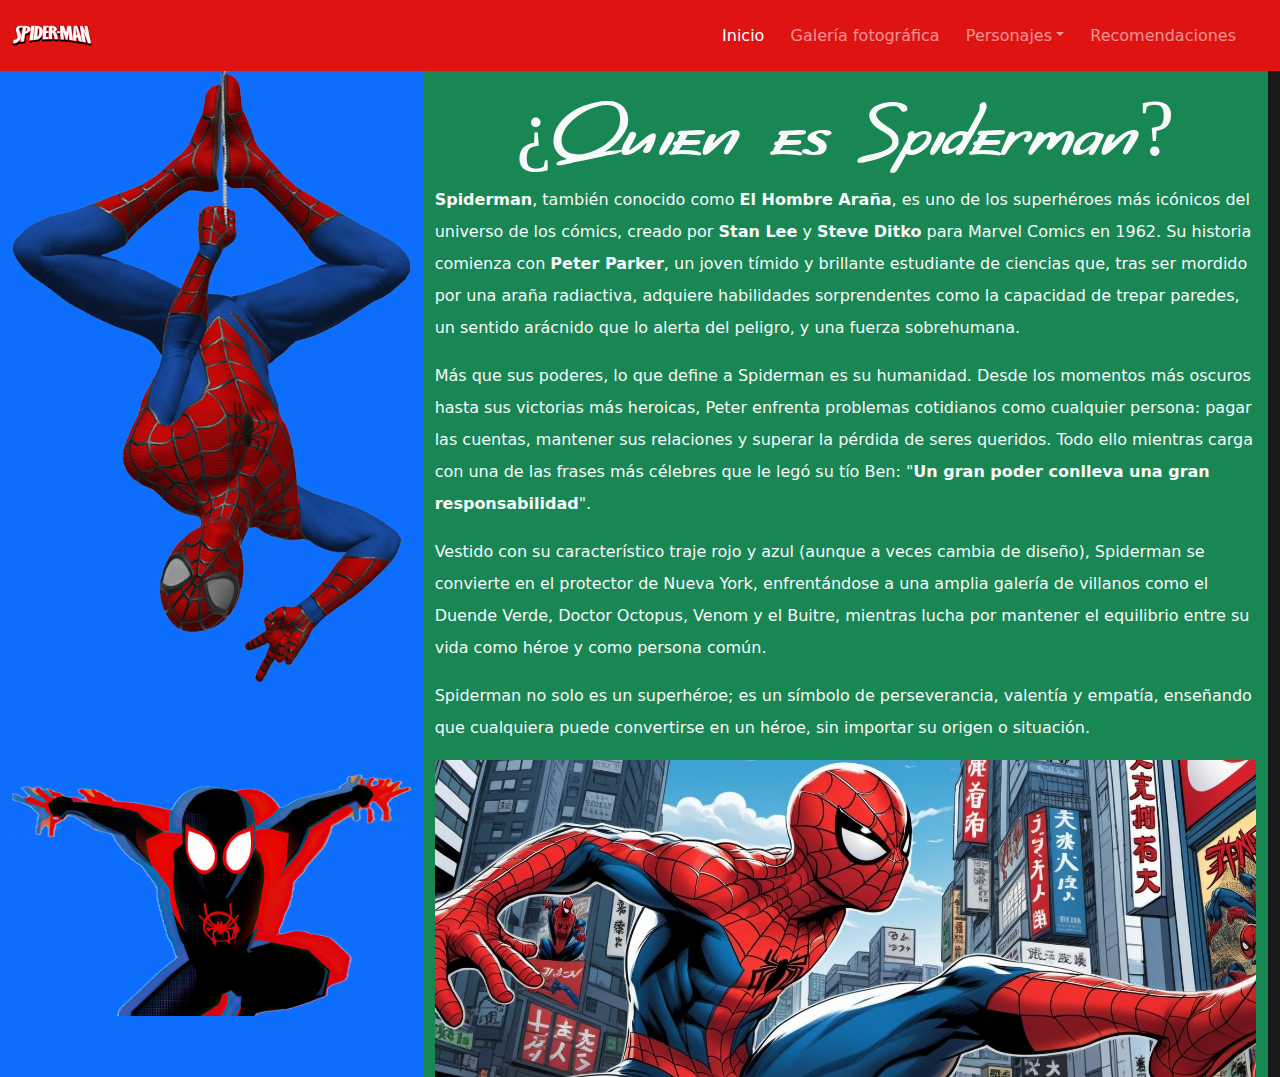
==== multimedia/index.html @ 04394790 "avances" ====
<!DOCTYPE html>
<html lang="en">
<head>
    <meta charset="UTF-8">
    <meta name="viewport" content="width=device-width, initial-scale=1.0">
    <title>Espaiderman</title>
    <link rel="stylesheet" href="https://cdn.jsdelivr.net/npm/bootstrap@5.3.3/dist/css/bootstrap.min.css">
    <link rel="stylesheet" href="./estail.css">
    <link rel="icon" type="image/x-icon" href="./assets/images/logo/flavicon.png">
    <link rel='stylesheet' href='https://cdn-uicons.flaticon.com/2.6.0/uicons-regular-rounded/css/uicons-regular-rounded.css'>
    <link rel='stylesheet' href='https://cdn-uicons.flaticon.com/2.6.0/uicons-regular-straight/css/uicons-regular-straight.css'>
</head>
<body>
    <nav class="navbar fixed-top navbar-expand-md barra navbar-dark">
        <div class="container-fluid">
            <!-- Logotipo -->
            <a class="navbar-brand" href="#">
                <img src="./assets/images/logo/navbar.png" alt="Logo" width="80">
            </a>
    
            <!-- Botón Toggler -->
            <button class="navbar-toggler" type="button" 
            data-bs-toggle="collapse" data-bs-target="#navbar_plegable">
                <span class="navbar-toggler-icon"></span>
            </button>
            
            <!-- Enlaces -->
            <div class="collapse navbar-collapse justify-content-end me-4" id="navbar_plegable">
                <ul class="navbar-nav">
                    <li class="nav-item">
                        <a class="nav-link active" href="./index.html"><i class="fi fi-rr-house-chimney"></i>&nbsp;&nbsp;Inicio</a>
                    </li>
                    <li class="nav-item">
                        <a class="nav-link" href="#"><i class="fi fi-rr-panorama"></i>&nbsp;&nbsp;Galería fotográfica</a>
                    </li>
                    <!-- Dropdown -->
                    <li class="nav-item dropdown">
                        <a class="nav-link dropdown-toggle" data-bs-toggle="dropdown" href="#" id="navbardrop"><i class="fi fi-rr-users-class"></i>&nbsp;&nbsp;Personajes</a>
                        <div class="dropdown-menu">
                            <a class="dropdown-item" href="#"><img width="25" src="https://img.icons8.com/ios/50/spiderman-new.png" alt="spiderman-new"/> Amigos de Peter Parker</a>
                            <a class="dropdown-item" href="#"><img width="25" src="./assets/icons/ggoblin.jpg" alt="green-goblin"> Villanos</a>
                        </div>
                    </li>
                    <li class="nav-item">
                        <a class="nav-link" href="#"><i class="fi fi-rs-introduction"></i>&nbsp;&nbsp;Recomendaciones</a>
                    </li>
                </ul>
            </div>       
        </div>
    </nav>
    <main>
        <div class="container-fluid d-flex row pe-0 mt-5 pt-3">
            <div class="col-12 col-md-4 bg-primary text-center ">
                <img width="500" src="./assets/images/index/3.png" alt="Spiderman" class="img-fluid">
                <img src="./assets/images/index/5.png" alt="Miles" class="img-fluid mt-5 d-none d-md-block d-xxl-none align-self-end">
            </div>
            <div class="col-12 col-md-8 text-light bg-success inter">
                <h1 class="titulo text-center mt-3">¿Quien es Spiderman?</h1>
                <p>
                    <strong>Spiderman</strong>, también conocido como <strong>El Hombre Araña</strong>, es uno de los superhéroes más icónicos del universo de los cómics, creado por <strong>Stan Lee</strong> y <strong>Steve Ditko</strong> para Marvel Comics en 1962. 
                    Su historia comienza con <strong>Peter Parker</strong>, un joven tímido y brillante estudiante de ciencias que, tras ser mordido por una araña radiactiva, 
                    adquiere habilidades sorprendentes como la capacidad de trepar paredes, un sentido arácnido que lo alerta del peligro, y una fuerza sobrehumana.
                </p>
                <p>
                    Más que sus poderes, lo que define a Spiderman es su humanidad. Desde los momentos más oscuros hasta sus victorias más heroicas, Peter enfrenta problemas cotidianos como cualquier persona: 
                    pagar las cuentas, mantener sus relaciones y superar la pérdida de seres queridos. Todo ello mientras carga con una de las frases más célebres que le legó su tío Ben: "<strong>Un gran poder conlleva una gran responsabilidad</strong>".
                </p>
                <p>
                    Vestido con su característico traje rojo y azul (aunque a veces cambia de diseño), Spiderman se convierte en el protector de Nueva York, enfrentándose a una amplia galería de villanos como 
                    el Duende Verde, Doctor Octopus, Venom y el Buitre, mientras lucha por mantener el equilibrio entre su vida como héroe y como persona común.
                </p>
                <p>Spiderman no solo es un superhéroe; es un símbolo de perseverancia, valentía y empatía, enseñando que cualquiera puede convertirse en un héroe, sin importar su origen o situación.</p>
                <img class="img-fluid justify-content-center d-none d-lg-block" src="./assets/images/index/2.jpg" alt="">
                <!-- <video src="./assets/videos/01.mp4" height="300" controls></video> -->
            </div>
        </div>
    </main>
    <script src="https://cdn.jsdelivr.net/npm/bootstrap@5.3.3/dist/js/bootstrap.bundle.min.js"></script>
</body>
</html>
---- multimedia/estail.css ----
@font-face {
    font-family: 'FuenteSpider';
    src: url('./assets/fonts/2.ttf') format('truetype');
}

body {
    /* font-family: 'FuenteSpider'; */
    background-color: #1a1a1a;
}

.barra {
    background-color: #e01313;
}

.titulo {
    font-family: 'FuenteSpider';
    font-size: 5em;
}

.inter {
    line-height: 2;
}
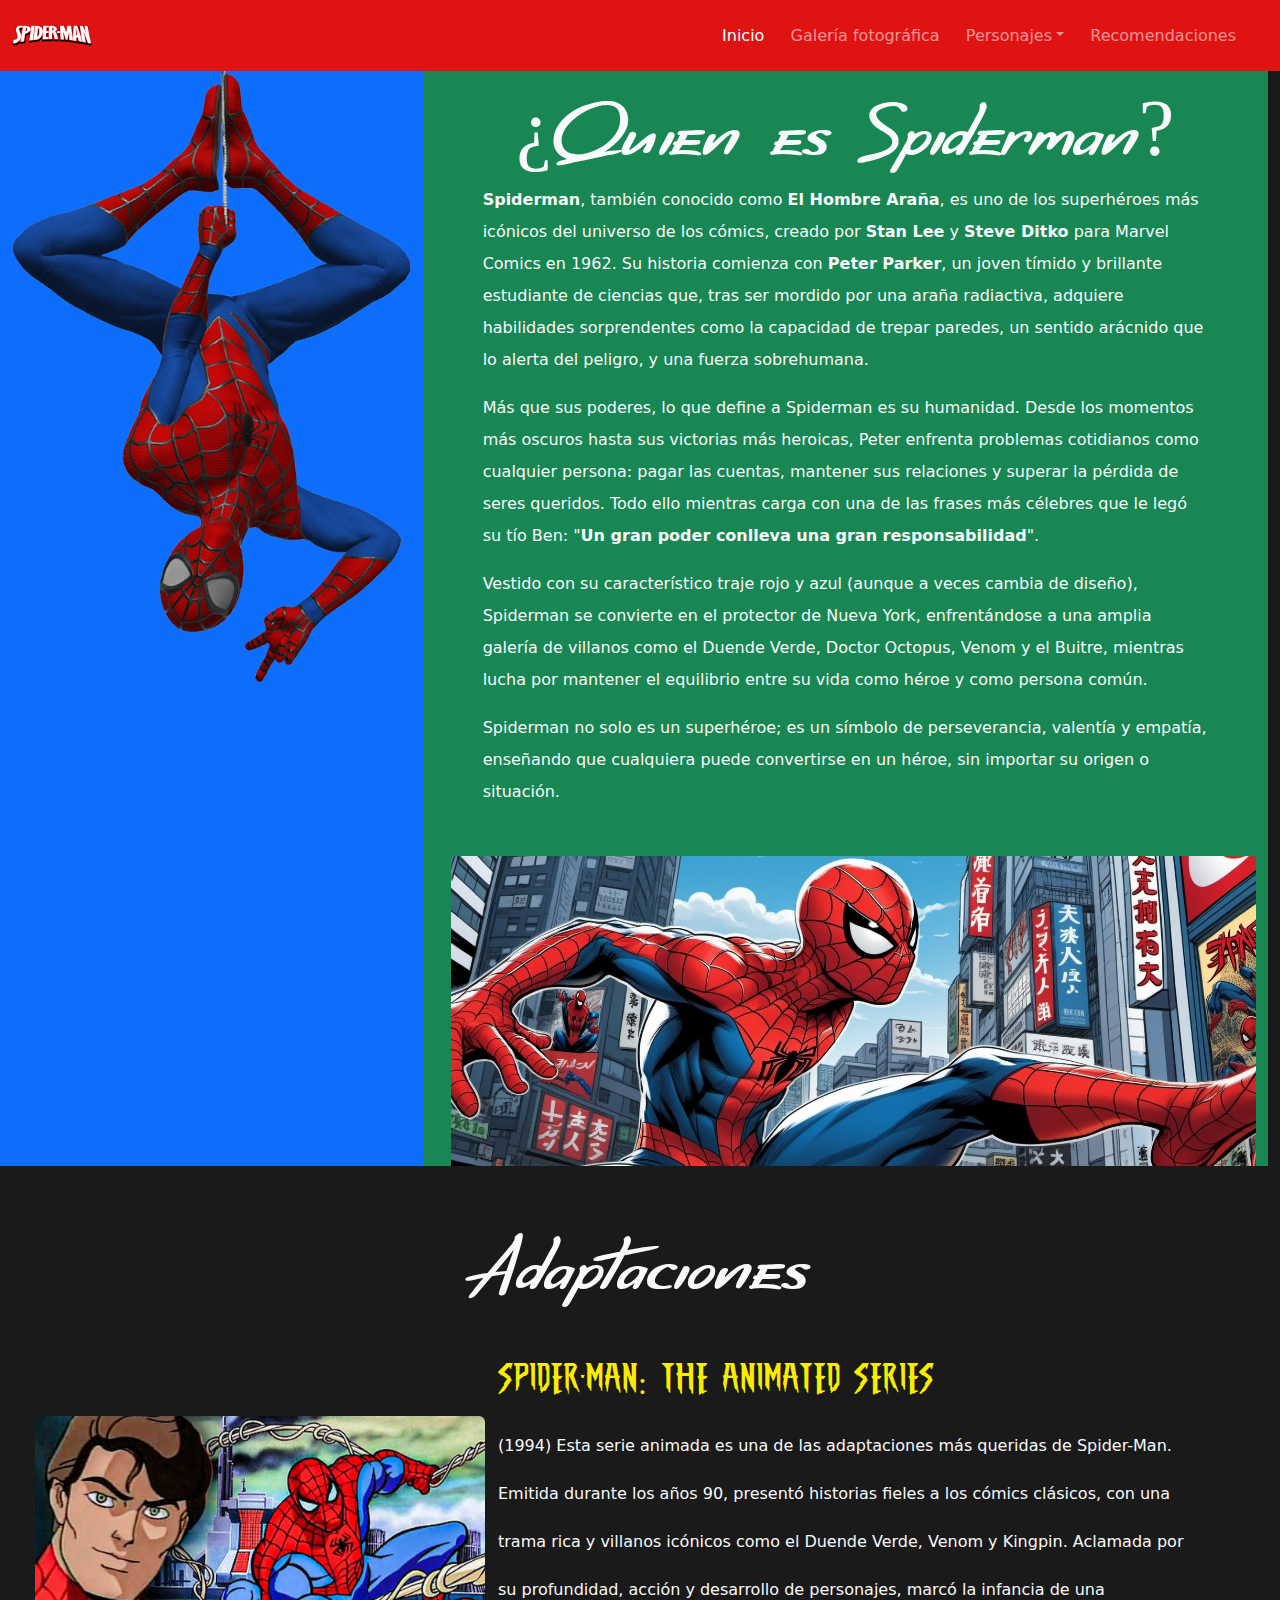
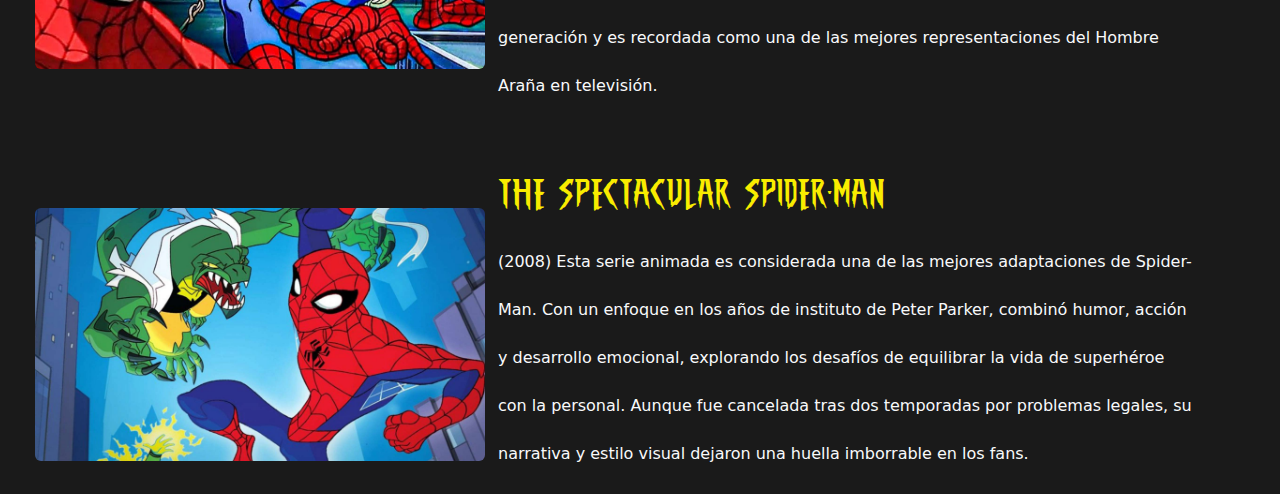
==== commit a69e4165: "adaptaciones redy formato" ====
--- a/multimedia/index.html
+++ b/multimedia/index.html
@@ -38,7 +38,7 @@
                         <a class="nav-link dropdown-toggle" data-bs-toggle="dropdown" href="#" id="navbardrop"><i class="fi fi-rr-users-class"></i>&nbsp;&nbsp;Personajes</a>
                         <div class="dropdown-menu">
                             <a class="dropdown-item" href="#"><img width="25" src="https://img.icons8.com/ios/50/spiderman-new.png" alt="spiderman-new"/> Amigos de Peter Parker</a>
-                            <a class="dropdown-item" href="#"><img width="25" src="./assets/icons/ggoblin.jpg" alt="green-goblin"> Villanos</a>
+                            <a class="dropdown-item" href="#"><img width="25" src="./assets/icons/ggoblin.png" alt="green-goblin"> Villanos</a>
                         </div>
                     </li>
                     <li class="nav-item">
@@ -52,26 +52,48 @@
         <div class="container-fluid d-flex row pe-0 mt-5 pt-3">
             <div class="col-12 col-md-4 bg-primary text-center ">
                 <img width="500" src="./assets/images/index/3.png" alt="Spiderman" class="img-fluid">
-                <img src="./assets/images/index/5.png" alt="Miles" class="img-fluid mt-5 d-none d-md-block d-xxl-none align-self-end">
+                <img src="./assets/images/index/2.png" alt="Miles" class="img-fluid mt-5 d-none d-md-block d-xl-none">
             </div>
-            <div class="col-12 col-md-8 text-light bg-success inter">
+            <div class="col-12 col-md-8 text-light bg-success inter2">
                 <h1 class="titulo text-center mt-3">¿Quien es Spiderman?</h1>
-                <p>
+                <p class="ps-5 pe-5">
                     <strong>Spiderman</strong>, también conocido como <strong>El Hombre Araña</strong>, es uno de los superhéroes más icónicos del universo de los cómics, creado por <strong>Stan Lee</strong> y <strong>Steve Ditko</strong> para Marvel Comics en 1962. 
                     Su historia comienza con <strong>Peter Parker</strong>, un joven tímido y brillante estudiante de ciencias que, tras ser mordido por una araña radiactiva, 
                     adquiere habilidades sorprendentes como la capacidad de trepar paredes, un sentido arácnido que lo alerta del peligro, y una fuerza sobrehumana.
                 </p>
-                <p>
+                <p class="ps-5 pe-5">
                     Más que sus poderes, lo que define a Spiderman es su humanidad. Desde los momentos más oscuros hasta sus victorias más heroicas, Peter enfrenta problemas cotidianos como cualquier persona: 
                     pagar las cuentas, mantener sus relaciones y superar la pérdida de seres queridos. Todo ello mientras carga con una de las frases más célebres que le legó su tío Ben: "<strong>Un gran poder conlleva una gran responsabilidad</strong>".
                 </p>
-                <p>
+                <p class="ps-5 pe-5">
                     Vestido con su característico traje rojo y azul (aunque a veces cambia de diseño), Spiderman se convierte en el protector de Nueva York, enfrentándose a una amplia galería de villanos como 
                     el Duende Verde, Doctor Octopus, Venom y el Buitre, mientras lucha por mantener el equilibrio entre su vida como héroe y como persona común.
                 </p>
-                <p>Spiderman no solo es un superhéroe; es un símbolo de perseverancia, valentía y empatía, enseñando que cualquiera puede convertirse en un héroe, sin importar su origen o situación.</p>
-                <img class="img-fluid justify-content-center d-none d-lg-block" src="./assets/images/index/2.jpg" alt="">
-                <!-- <video src="./assets/videos/01.mp4" height="300" controls></video> -->
+                <p class="ps-5 pe-5">Spiderman no solo es un superhéroe; es un símbolo de perseverancia, valentía y empatía, enseñando que cualquiera puede convertirse en un héroe, sin importar su origen o situación.</p>
+                <img class="img-fluid text d-none d-lg-block mt-5 ps-3" src="./assets/images/index/2.jpg" alt="">
+            </div>
+        </div>
+        <div class="container text-light">
+            <h1 class="titulo text-center m-5">Adaptaciones</h1>
+            <div class="row">
+                <div class="col-4 d-flex justify-content-center align-items-center">
+                    <img src="./assets/images/index/serie1.jpg" alt="Spider-Man: The Animated Series" class="rounded" width="450">
+                </div>
+                <div class="col-8 ps-5">
+                    <p class="adaptaciones-titulo">SPIDER-MAN: THE ANIMATED SERIES</p>
+                    <p class="interlineado">(1994) Esta serie animada es una de las adaptaciones más queridas de Spider-Man. Emitida durante los años 90, presentó historias fieles a los cómics clásicos, con una trama rica y villanos icónicos como el Duende Verde, Venom y Kingpin. 
+                    Aclamada por su profundidad, acción y desarrollo de personajes, marcó la infancia de una generación y es recordada como una de las mejores representaciones del Hombre Araña en televisión.</p>
+                </div>
+            </div>
+            <div class="row mt-5">
+                <div class="col-4 d-flex justify-content-center align-items-center">
+                    <img src="./assets/images/index/serie2.jpg" alt="Spider-Man: The Animated Series" class="rounded" width="450">
+                </div>
+                <div class="col-8 ps-5">
+                    <p class="adaptaciones-titulo">THE SPECTACULAR SPIDER-MAN</p>
+                    <p class="interlineado">(2008) Esta serie animada es considerada una de las mejores adaptaciones de Spider-Man. Con un enfoque en los años de instituto de Peter Parker, combinó humor, acción y desarrollo emocional, explorando 
+                    los desafíos de equilibrar la vida de superhéroe con la personal. Aunque fue cancelada tras dos temporadas por problemas legales, su narrativa y estilo visual dejaron una huella imborrable en los fans.</p>
+                </div>
             </div>
         </div>
     </main>
--- a/multimedia/estail.css
+++ b/multimedia/estail.css
@@ -3,8 +3,12 @@
     src: url('./assets/fonts/2.ttf') format('truetype');
 }
 
+@font-face {
+    font-family: 'FuenteSpider2';
+    src: url('./assets/fonts/1.ttf') format('truetype');
+}
+
 body {
-    /* font-family: 'FuenteSpider'; */
     background-color: #1a1a1a;
 }
 
@@ -17,6 +21,16 @@
     font-size: 5em;
 }
 
-.inter {
+.adaptaciones-titulo {
+    font-family: 'FuenteSpider2';
+    font-size: 2em;
+    color: #f9ec00;
+}
+
+.interlineado {
+    line-height: 3;
+}
+
+.inter2 {
     line-height: 2;
 }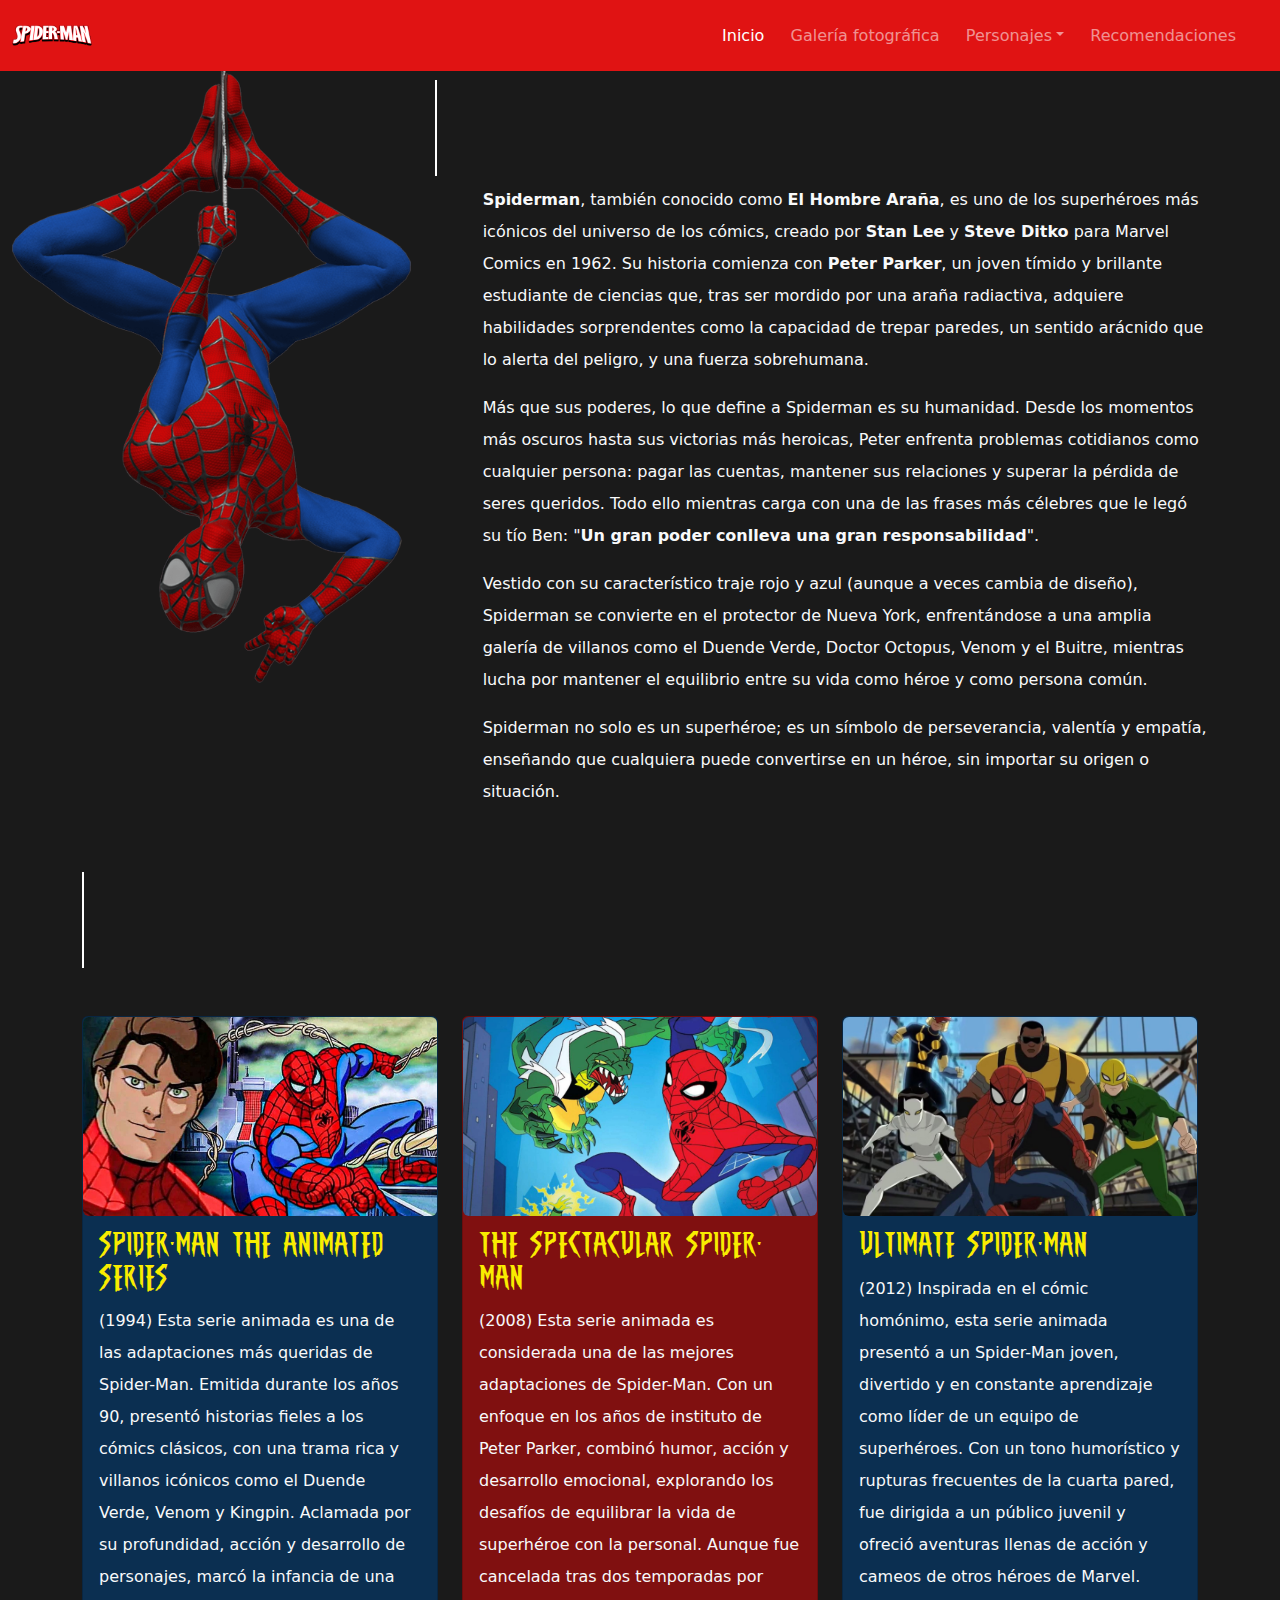
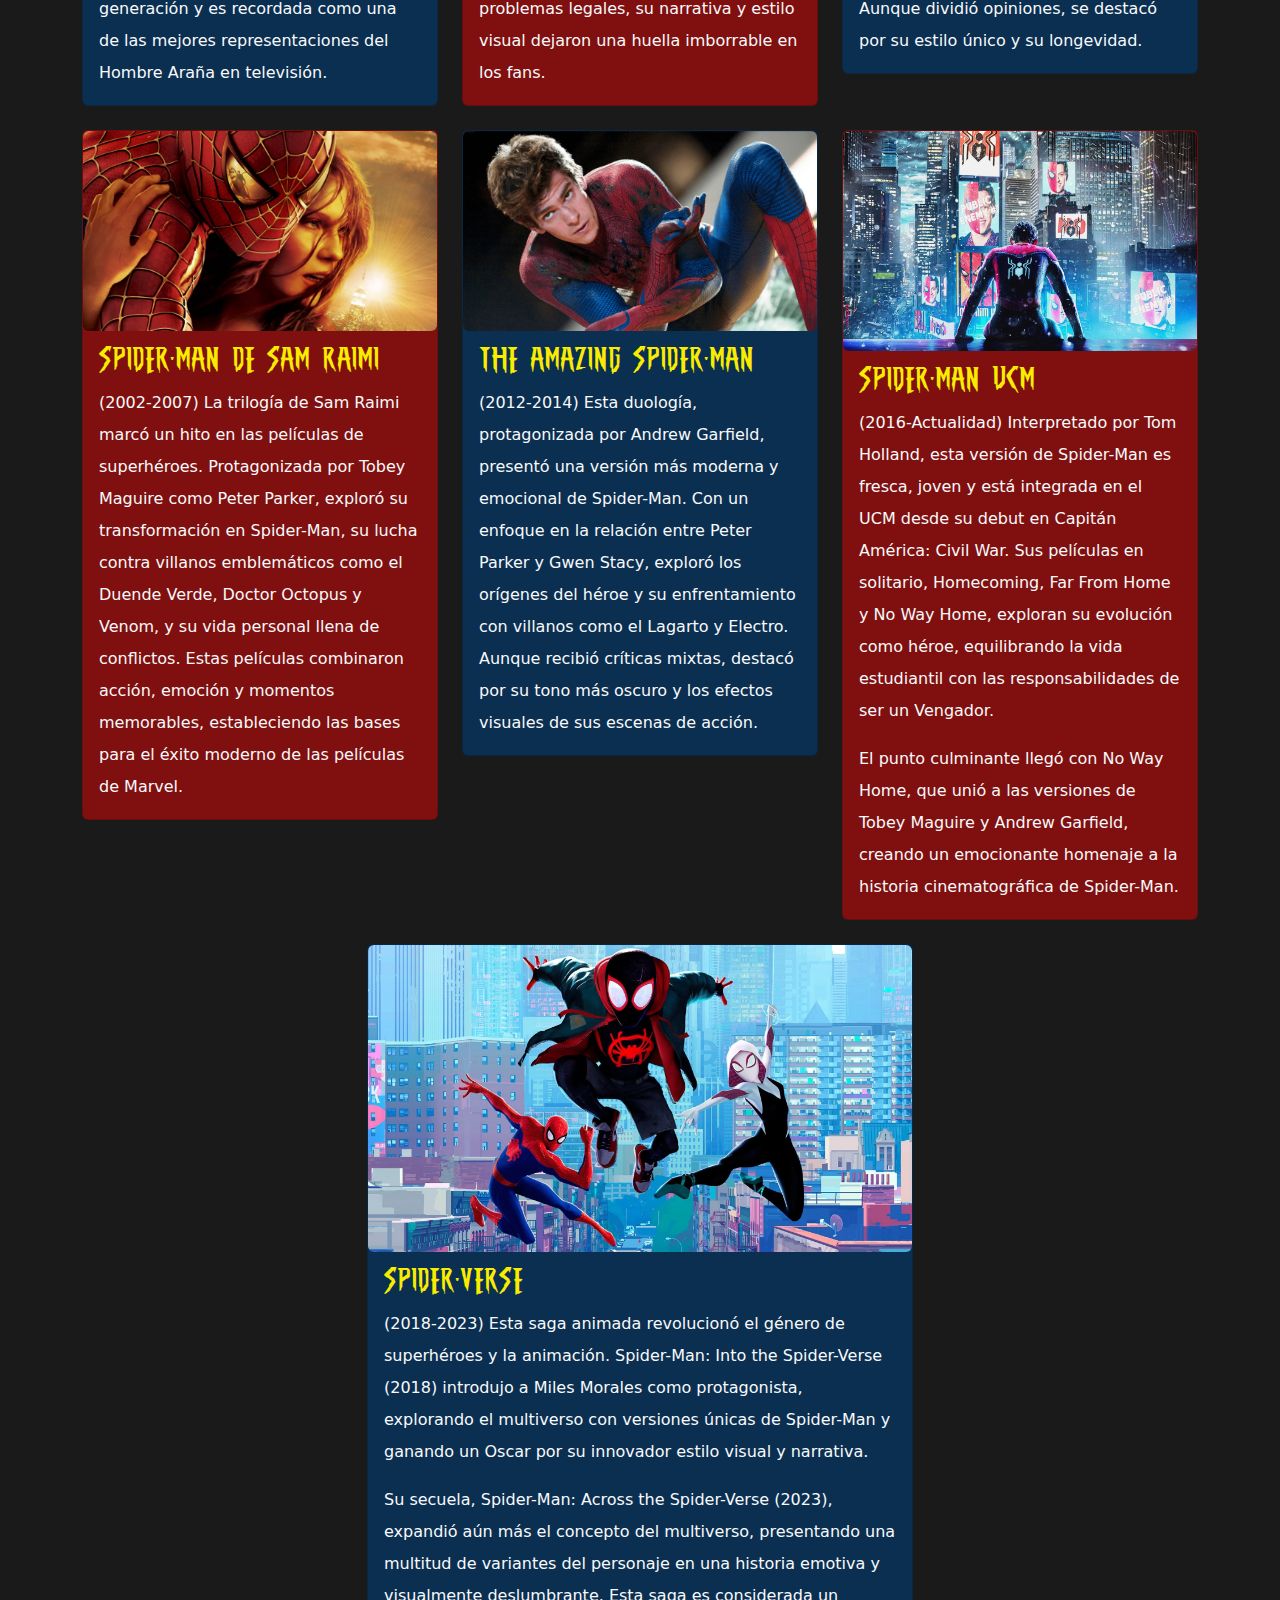
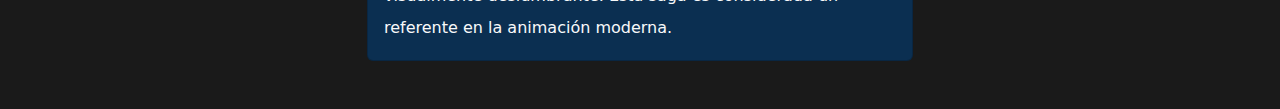
==== commit 8c233e30: "index cuasyredy" ====
--- a/multimedia/index.html
+++ b/multimedia/index.html
@@ -50,11 +50,11 @@
     </nav>
     <main>
         <div class="container-fluid d-flex row pe-0 mt-5 pt-3">
-            <div class="col-12 col-md-4 bg-primary text-center ">
+            <div class="col-12 col-md-4 text-center ">
                 <img width="500" src="./assets/images/index/3.png" alt="Spiderman" class="img-fluid">
-                <img src="./assets/images/index/2.png" alt="Miles" class="img-fluid mt-5 d-none d-md-block d-xl-none">
+                <img src="./assets/images/index/2.png" alt="Miles" class="img-fluid mt-5 d-none d-md-block d-lg-none">
             </div>
-            <div class="col-12 col-md-8 text-light bg-success inter2">
+            <div class="col-12 col-md-8 text-light inter2">
                 <h1 class="titulo text-center mt-3">¿Quien es Spiderman?</h1>
                 <p class="ps-5 pe-5">
                     <strong>Spiderman</strong>, también conocido como <strong>El Hombre Araña</strong>, es uno de los superhéroes más icónicos del universo de los cómics, creado por <strong>Stan Lee</strong> y <strong>Steve Ditko</strong> para Marvel Comics en 1962. 
@@ -70,29 +70,98 @@
                     el Duende Verde, Doctor Octopus, Venom y el Buitre, mientras lucha por mantener el equilibrio entre su vida como héroe y como persona común.
                 </p>
                 <p class="ps-5 pe-5">Spiderman no solo es un superhéroe; es un símbolo de perseverancia, valentía y empatía, enseñando que cualquiera puede convertirse en un héroe, sin importar su origen o situación.</p>
-                <img class="img-fluid text d-none d-lg-block mt-5 ps-3" src="./assets/images/index/2.jpg" alt="">
+                <!-- <img class="img-fluid text d-none d-lg-block d-xl-none mt-5 ps-3 rounded" src="./assets/images/index/7.jpeg" alt=""> -->
             </div>
         </div>
-        <div class="container text-light">
-            <h1 class="titulo text-center m-5">Adaptaciones</h1>
-            <div class="row">
-                <div class="col-4 d-flex justify-content-center align-items-center">
-                    <img src="./assets/images/index/serie1.jpg" alt="Spider-Man: The Animated Series" class="rounded" width="450">
+        <div class="container py-5 text-light">
+            <h1 class="text-center mb-5 titulo">Adaptaciones</h1>
+            <div class="row g-4 justify-content-center">
+                <!-- Tarjeta 1 -->
+                <div class="col-12 col-md-6 col-lg-4">
+                    <div class="card bgcards1 text-light">
+                        <img src="./assets/images/index/serie1.jpg" class="card-img-top rounded" alt="Spider-Man: The Animated Series">
+                        <div class="card-body">
+                            <h5 class="card-title adaptaciones-titulo">SPIDER-MAN THE ANIMATED SERIES</h5>
+                            <p class="card-text inter2">(1994) Esta serie animada es una de las adaptaciones más queridas de Spider-Man. Emitida durante los años 90, presentó historias 
+                            fieles a los cómics clásicos, con una trama rica y villanos icónicos como el Duende Verde, Venom y Kingpin. Aclamada por su profundidad, acción y desarrollo 
+                            de personajes, marcó la infancia de una generación y es recordada como una de las mejores representaciones del Hombre Araña en televisión.</p>
+                        </div>
+                    </div>
                 </div>
-                <div class="col-8 ps-5">
-                    <p class="adaptaciones-titulo">SPIDER-MAN: THE ANIMATED SERIES</p>
-                    <p class="interlineado">(1994) Esta serie animada es una de las adaptaciones más queridas de Spider-Man. Emitida durante los años 90, presentó historias fieles a los cómics clásicos, con una trama rica y villanos icónicos como el Duende Verde, Venom y Kingpin. 
-                    Aclamada por su profundidad, acción y desarrollo de personajes, marcó la infancia de una generación y es recordada como una de las mejores representaciones del Hombre Araña en televisión.</p>
+                <!-- Tarjeta 2 -->
+                <div class="col-12 col-md-6 col-lg-4">
+                    <div class="card bgcards2 text-light">
+                        <img src="./assets/images/index/serie2.jpg" class="card-img-top rounded" alt="The Spectacular Spider-Man">
+                        <div class="card-body">
+                            <h5 class="card-title adaptaciones-titulo">THE SPECTACULAR SPIDER-MAN</h5>
+                            <p class="card-text inter2">(2008) Esta serie animada es considerada una de las mejores adaptaciones de Spider-Man. Con un enfoque en los años de instituto 
+                            de Peter Parker, combinó humor, acción y desarrollo emocional, explorando los desafíos de equilibrar la vida de superhéroe con la personal. 
+                            Aunque fue cancelada tras dos temporadas por problemas legales, su narrativa y estilo visual dejaron una huella imborrable en los fans.</p>
+                        </div>
+                    </div>
                 </div>
-            </div>
-            <div class="row mt-5">
-                <div class="col-4 d-flex justify-content-center align-items-center">
-                    <img src="./assets/images/index/serie2.jpg" alt="Spider-Man: The Animated Series" class="rounded" width="450">
+                <!-- Tarjeta 3 -->
+                <div class="col-12 col-md-6 col-lg-4">
+                    <div class="card bgcards1 text-light">
+                        <img src="./assets/images/index/serie3.jpg" class="card-img-top rounded" alt="Ultimate Spider-Man">
+                        <div class="card-body">
+                            <h5 class="card-title adaptaciones-titulo">ULTIMATE SPIDER-MAN</h5>
+                            <p class="card-text inter2">(2012) Inspirada en el cómic homónimo, esta serie animada presentó a un Spider-Man joven, divertido y en constante aprendizaje como 
+                            líder de un equipo de superhéroes. Con un tono humorístico y rupturas frecuentes de la cuarta pared, fue dirigida a un público juvenil y ofreció aventuras 
+                            llenas de acción y cameos de otros héroes de Marvel. Aunque dividió opiniones, se destacó por su estilo único y su longevidad.</p>
+                        </div>
+                    </div>
                 </div>
-                <div class="col-8 ps-5">
-                    <p class="adaptaciones-titulo">THE SPECTACULAR SPIDER-MAN</p>
-                    <p class="interlineado">(2008) Esta serie animada es considerada una de las mejores adaptaciones de Spider-Man. Con un enfoque en los años de instituto de Peter Parker, combinó humor, acción y desarrollo emocional, explorando 
-                    los desafíos de equilibrar la vida de superhéroe con la personal. Aunque fue cancelada tras dos temporadas por problemas legales, su narrativa y estilo visual dejaron una huella imborrable en los fans.</p>
+                <!-- Tarjeta 4 -->
+                <div class="col-12 col-md-6 col-lg-4">
+                    <div class="card bgcards2 text-light">
+                        <img src="./assets/images/index/pelis1.jpeg" class="card-img-top rounded" alt="Spider-Man de Sam Raimi">
+                        <div class="card-body">
+                            <h5 class="card-title adaptaciones-titulo">SPIDER-MAN DE SAM RAIMI</h5>
+                            <p class="card-text inter2">(2002-2007) La trilogía de Sam Raimi marcó un hito en las películas de superhéroes. Protagonizada por Tobey Maguire como Peter Parker, 
+                            exploró su transformación en Spider-Man, su lucha contra villanos emblemáticos como el Duende Verde, Doctor Octopus y Venom, y su vida personal llena de 
+                            conflictos. Estas películas combinaron acción, emoción y momentos memorables, estableciendo las bases para el éxito moderno de las películas de Marvel.</p>
+                        </div>
+                    </div>
+                </div>
+                <!-- Tarjeta 5 -->
+                <div class="col-12 col-md-6 col-lg-4">
+                    <div class="card bgcards1 text-light">
+                        <img src="./assets/images/index/pelis2.webp" class="card-img-top rounded" alt="The Amazing Spider-Man">
+                        <div class="card-body">
+                            <h5 class="card-title adaptaciones-titulo">THE AMAZING SPIDER-MAN</h5>
+                            <p class="card-text inter2">(2012-2014) Esta duología, protagonizada por Andrew Garfield, presentó una versión más moderna y emocional de Spider-Man. 
+                            Con un enfoque en la relación entre Peter Parker y Gwen Stacy, exploró los orígenes del héroe y su enfrentamiento con villanos como el Lagarto y Electro. 
+                            Aunque recibió críticas mixtas, destacó por su tono más oscuro y los efectos visuales de sus escenas de acción.</p>
+                        </div>
+                    </div>
+                </div>
+                <!-- Tarjeta 6 -->
+                <div class="col-12 col-md-6 col-lg-4">
+                    <div class="card bgcards2 text-light">
+                        <img src="./assets/images/index/pelis3.jpg" class="card-img-top rounded" alt="Spider-Man UCM">
+                        <div class="card-body">
+                            <h5 class="card-title adaptaciones-titulo">SPIDER-MAN UCM</h5>
+                            <p class="card-text inter2">(2016-Actualidad) Interpretado por Tom Holland, esta versión de Spider-Man es fresca, joven y está integrada en el UCM desde su debut 
+                            en Capitán América: Civil War. Sus películas en solitario, Homecoming, Far From Home y No Way Home, exploran su evolución como héroe, equilibrando la vida 
+                            estudiantil con las responsabilidades de ser un Vengador.</p>
+                            <p class="card-text inter2">El punto culminante llegó con No Way Home, que unió a las versiones de Tobey Maguire y Andrew Garfield, creando un emocionante homenaje a la historia 
+                            cinematográfica de Spider-Man.</p>
+                        </div>
+                    </div>
+                </div>
+                <!-- Tarjeta 7 -->
+                <div class="col-12 col-md-6 col-lg-6">
+                    <div class="card bgcards1 text-light">
+                        <img src="./assets/images/index/pelis4.webp" class="card-img-top rounded" alt="Spider-Verse">
+                        <div class="card-body">
+                            <h5 class="card-title adaptaciones-titulo">SPIDER-VERSE</h5>
+                            <p class="card-text inter2">(2018-2023) Esta saga animada revolucionó el género de superhéroes y la animación. Spider-Man: Into the Spider-Verse (2018) introdujo a 
+                            Miles Morales como protagonista, explorando el multiverso con versiones únicas de Spider-Man y ganando un Oscar por su innovador estilo visual y narrativa.</p>
+                            <p class="card-text inter2">Su secuela, Spider-Man: Across the Spider-Verse (2023), expandió aún más el concepto del multiverso, presentando una multitud de variantes del personaje 
+                            en una historia emotiva y visualmente deslumbrante. Esta saga es considerada un referente en la animación moderna.</p>
+                        </div>
+                    </div>
                 </div>
             </div>
         </div>
--- a/multimedia/estail.css
+++ b/multimedia/estail.css
@@ -12,6 +12,14 @@
     background-color: #1a1a1a;
 }
 
+.bgcards1 {
+    background-color: #0b2f51;
+}
+
+.bgcards2 {
+    background-color: #801010;
+}
+
 .barra {
     background-color: #e01313;
 }
@@ -19,11 +27,21 @@
 .titulo {
     font-family: 'FuenteSpider';
     font-size: 5em;
+    width: 0;
+    border-right: 2px solid #ffffff;
+    white-space: nowrap;
+    overflow: hidden;
+    animation: typing 4s steps(30) forwards;
+}
+
+@keyframes typing {
+    from { width: 0; }
+    to { width: 100%; }
 }
 
 .adaptaciones-titulo {
     font-family: 'FuenteSpider2';
-    font-size: 2em;
+    font-size: 1.7em;
     color: #f9ec00;
 }
 
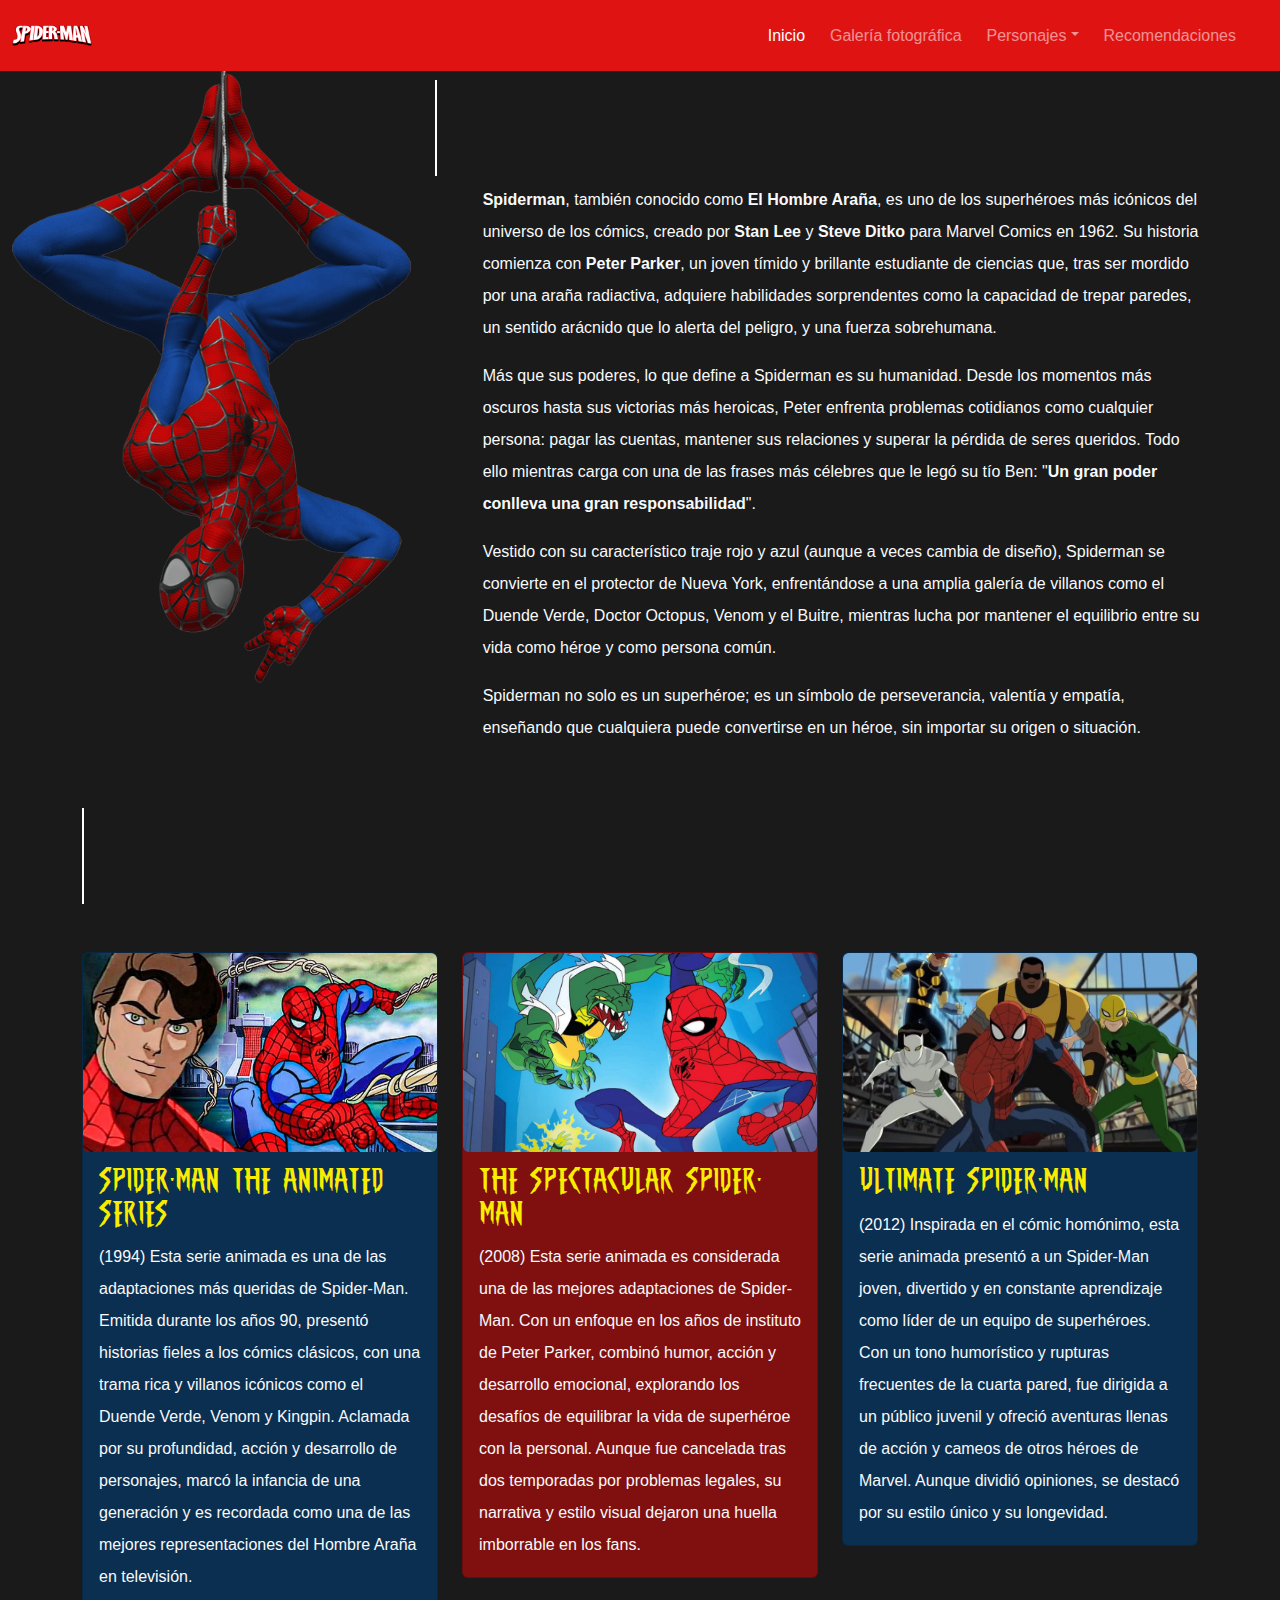
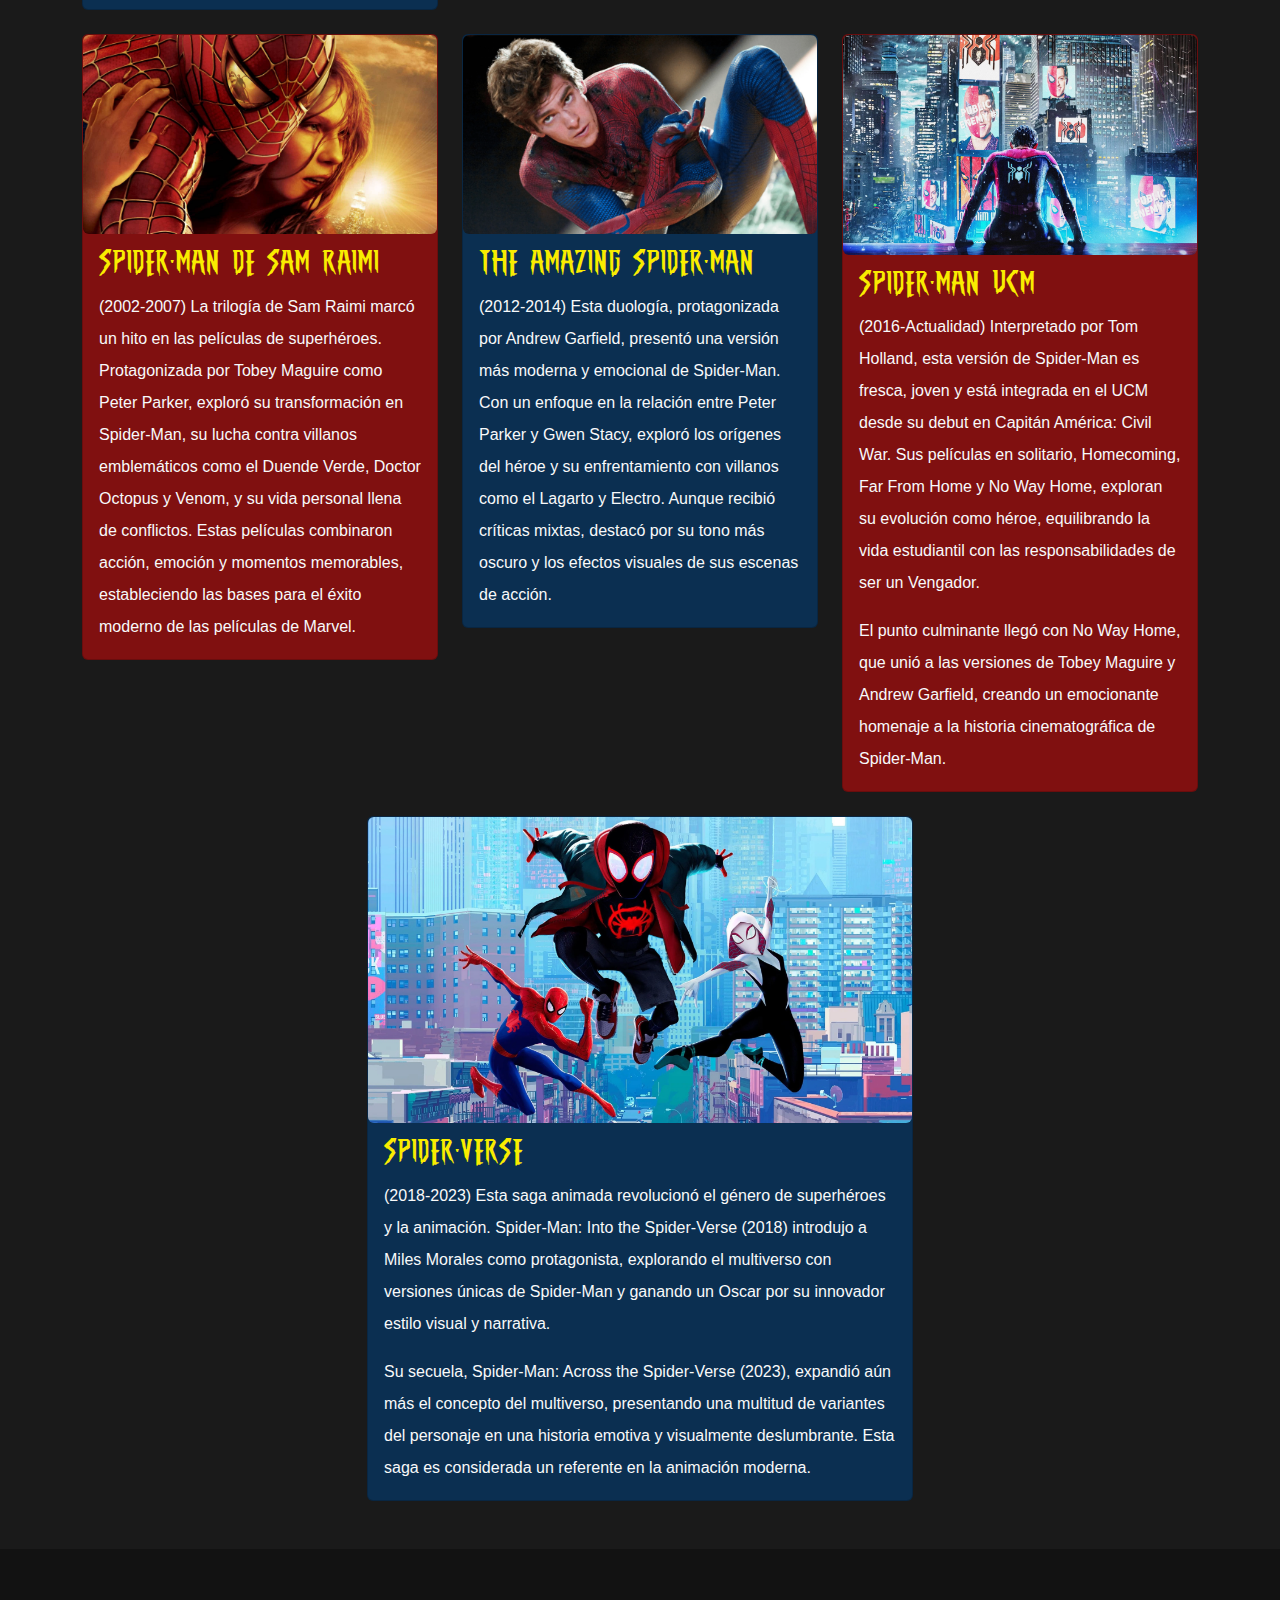
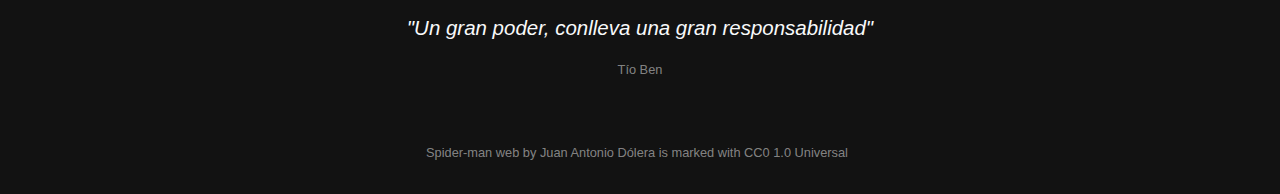
==== commit 0e04214a: "medio footer" ====
--- a/multimedia/index.html
+++ b/multimedia/index.html
@@ -166,6 +166,15 @@
             </div>
         </div>
     </main>
+    <footer>
+        <div class="container-fluid text-center licencia p-3">
+            <div class="p-5">
+                <p class="quote text-light">"Un gran poder, conlleva una gran responsabilidad"</p>
+                <p style="color: #ffffff7c;">Tío Ben</p>
+            </div>
+            <p xmlns:cc="http://creativecommons.org/ns#" xmlns:dct="http://purl.org/dc/terms/"><span property="dct:title">Spider-man web</span> by <span property="cc:attributionName">Juan Antonio Dólera</span> is marked with <a href="https://creativecommons.org/publicdomain/zero/1.0/?ref=chooser-v1" target="_blank" rel="license noopener noreferrer" style="display:inline-block;">CC0 1.0 Universal<img style="height:22px!important;margin-left:3px;vertical-align:text-bottom;" src="https://mirrors.creativecommons.org/presskit/icons/cc.svg?ref=chooser-v1" alt=""><img style="height:22px!important;margin-left:3px;vertical-align:text-bottom;" src="https://mirrors.creativecommons.org/presskit/icons/zero.svg?ref=chooser-v1" alt=""></a></p>
+        </div>
+    </footer>
     <script src="https://cdn.jsdelivr.net/npm/bootstrap@5.3.3/dist/js/bootstrap.bundle.min.js"></script>
 </body>
 </html>--- a/multimedia/estail.css
+++ b/multimedia/estail.css
@@ -9,6 +9,7 @@
 }
 
 body {
+    font-family: Verdana, Geneva, Tahoma, sans-serif;
     background-color: #1a1a1a;
 }
 
@@ -51,4 +52,24 @@
 
 .inter2 {
     line-height: 2;
+}
+
+.licencia {
+    font-size: 0.8em;
+    background-color: #121212;
+    color: #ffffff7c;
+}
+
+.licencia a {
+    color: #ffffff7c;
+    text-decoration: none;
+}
+
+.licencia a:hover {
+    color: #ffffff;
+}
+
+.quote {
+    font-style: italic;
+    font-size: 1.6em;
 }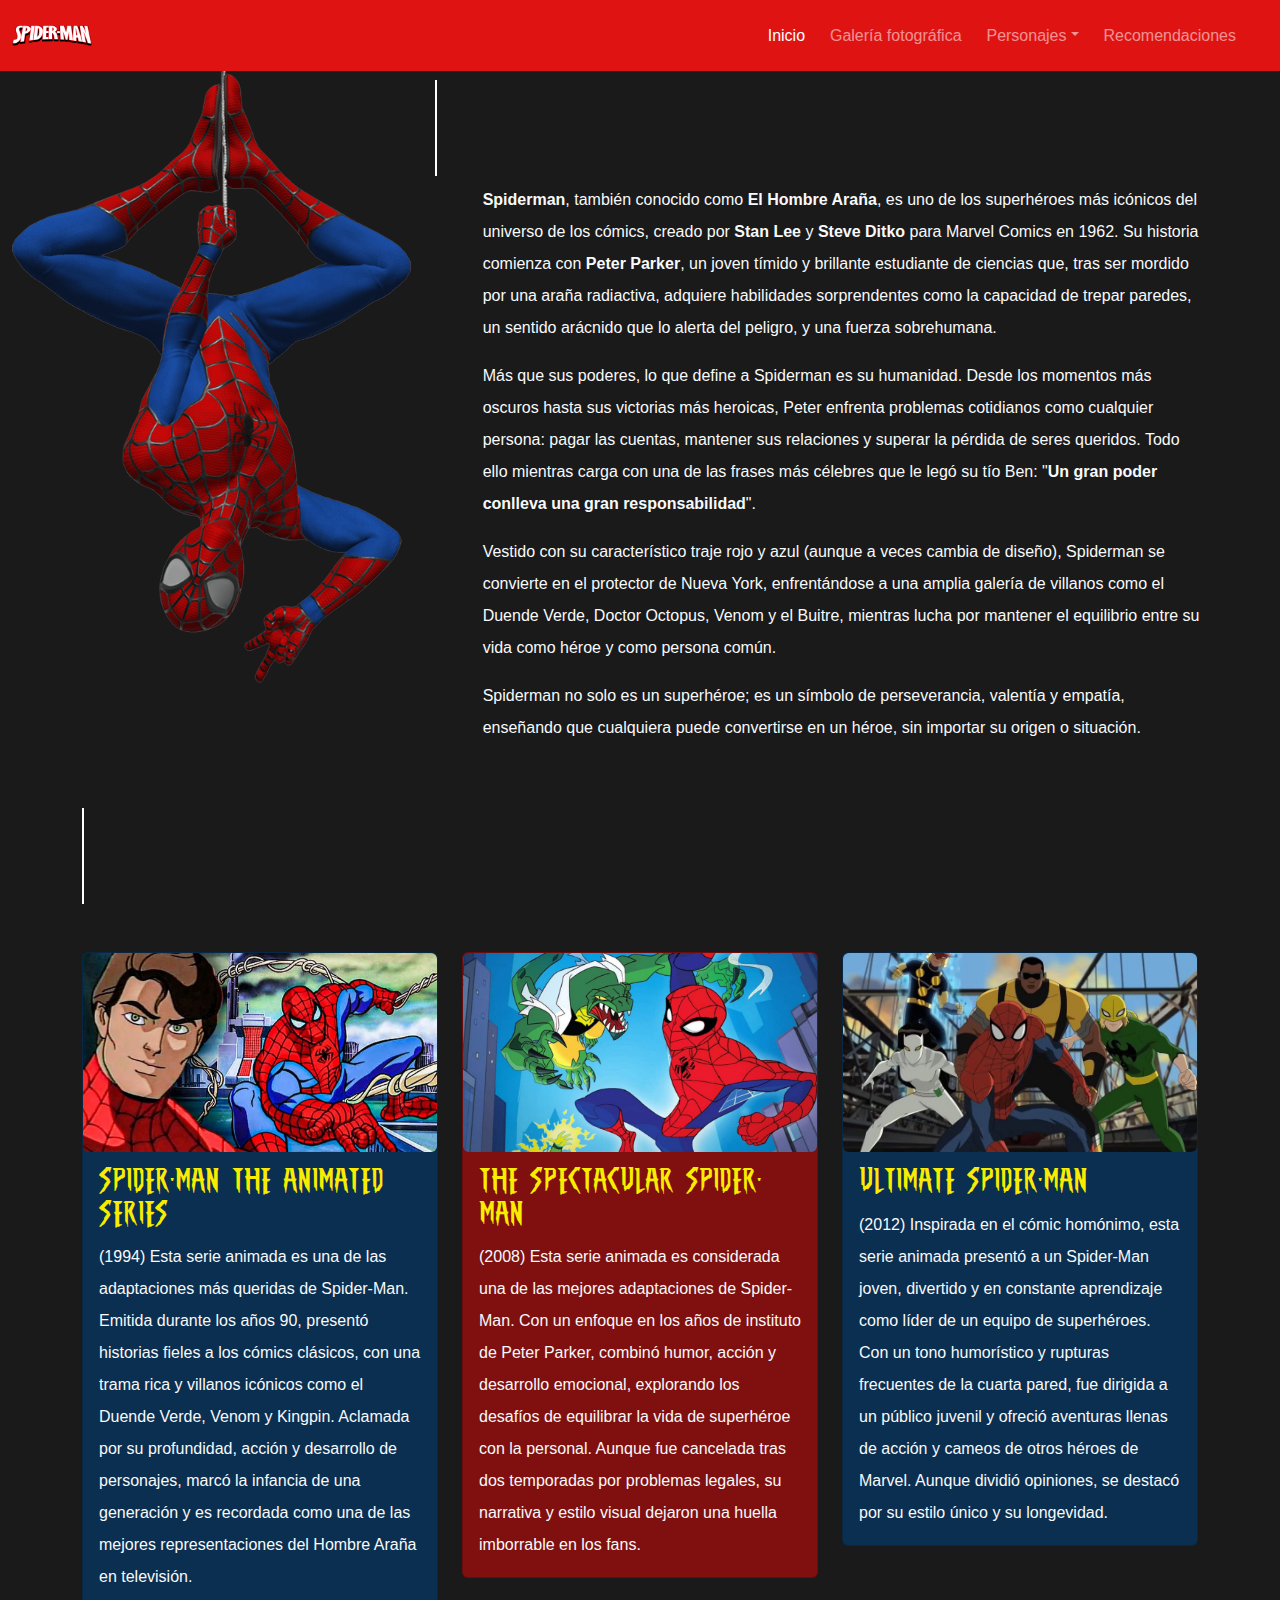
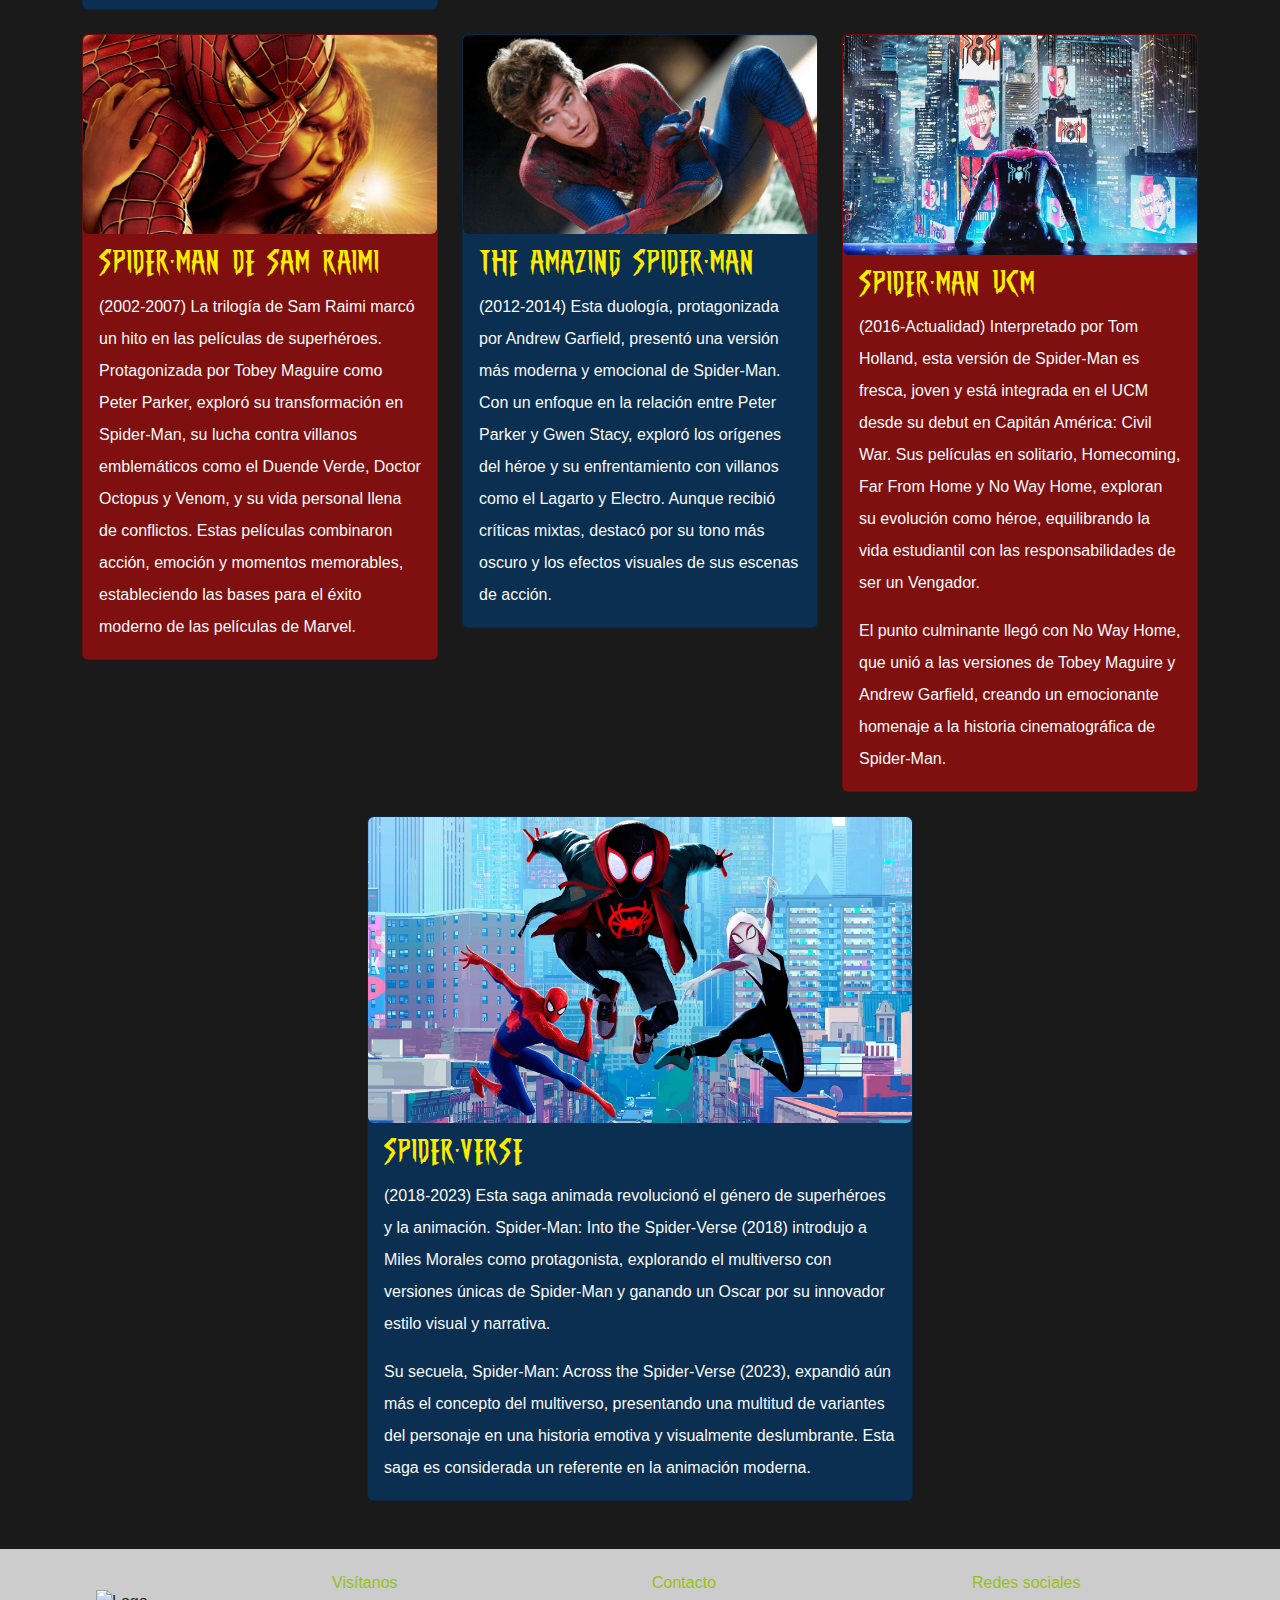
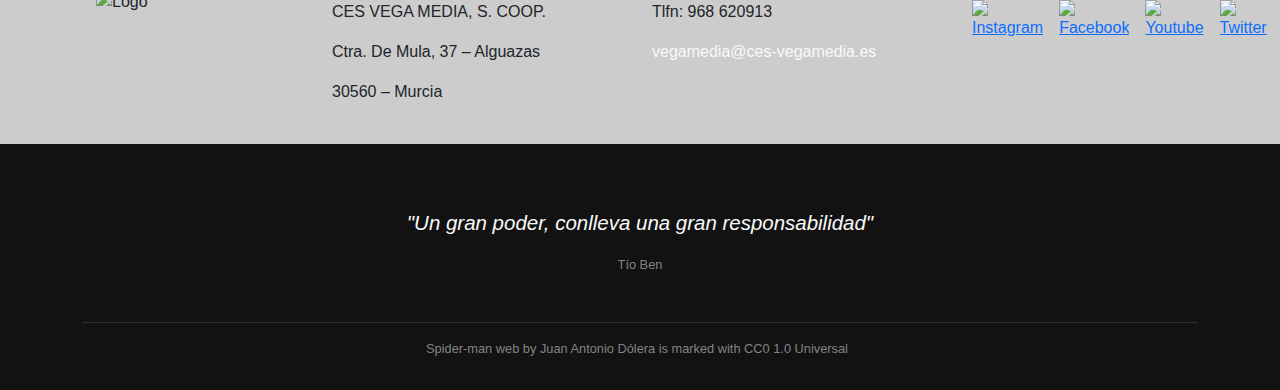
==== commit 148f7d09: "ads" ====
--- a/multimedia/index.html
+++ b/multimedia/index.html
@@ -31,7 +31,7 @@
                         <a class="nav-link active" href="./index.html"><i class="fi fi-rr-house-chimney"></i>&nbsp;&nbsp;Inicio</a>
                     </li>
                     <li class="nav-item">
-                        <a class="nav-link" href="#"><i class="fi fi-rr-panorama"></i>&nbsp;&nbsp;Galería fotográfica</a>
+                        <a class="nav-link" href="./galeria.html"><i class="fi fi-rr-panorama"></i>&nbsp;&nbsp;Galería fotográfica</a>
                     </li>
                     <!-- Dropdown -->
                     <li class="nav-item dropdown">
@@ -167,10 +167,54 @@
         </div>
     </main>
     <footer>
+        <div class="container-fluid footer">
+            <div class="row text-center text-md-start py-4">
+                <!-- Logo -->
+                <div class="col-12 col-md-3 d-flex justify-content-center justify-content-md-start align-items-center mb-md-0 d-none d-md-block pt-3 ps-5">
+                    <img src="../images/logos/grifo.png" alt="Logo" width="100" class="ms-5">
+                </div>
+                <!-- Dirección -->
+                <div class="col-12 col-md-3 mb-4 mb-md-0">
+                    <h6 style="color: #9dbe15;">Visítanos</h6>
+                    <p>CES VEGA MEDIA, S. COOP.</p>
+                    <p>Ctra. De Mula, 37 – Alguazas</p>
+                    <p>30560 – Murcia</p>
+                </div>
+                <!-- Contacto -->
+                <div class="col-12 col-md-3 mb-4 mb-md-0">
+                    <h6 style="color: #9dbe15;">Contacto</h6>
+                    <p>Tlfn: 968 620913</p>
+                    <p>
+                        <a href="mailto:vegamedia@ces-vegamedia.es" class="text-light text-decoration-none">vegamedia@ces-vegamedia.es</a>
+                    </p>
+                </div>
+                <!-- Redes sociales -->
+                <div class="col-12 col-md-3">
+                    <h6 style="color: #9dbe15;">Redes sociales</h6>
+                    <div class="d-flex justify-content-center justify-content-md-start">
+                        <a href="https://www.instagram.com/cesvegamedia/" target="_blank" class="me-3">
+                            <img src="../images/logos/insta.png" alt="Instagram" width="40" class="logo">
+                        </a>
+                        <a href="https://www.facebook.com/CESVegaMedia" target="_blank" class="me-3">
+                            <img src="../images/logos/face.png" alt="Facebook" width="40" class="logo">
+                        </a>
+                        <a href="https://www.youtube.com/@cesvegamedia7490" target="_blank" class="me-3">
+                            <img src="../images/logos/yt.png" alt="Youtube" width="40" class="logo">
+                        </a>
+                        <a href="" target="_blank">
+                            <img src="../images/logos/tw.png" alt="Twitter" width="40" class="logo">
+                        </a>
+                    </div>
+                </div>
+            </div>
+        </div>
         <div class="container-fluid text-center licencia p-3">
-            <div class="p-5">
+            <div class="m-5">
                 <p class="quote text-light">"Un gran poder, conlleva una gran responsabilidad"</p>
                 <p style="color: #ffffff7c;">Tío Ben</p>
+            </div>
+            <div class="container">
+                <hr>
             </div>
             <p xmlns:cc="http://creativecommons.org/ns#" xmlns:dct="http://purl.org/dc/terms/"><span property="dct:title">Spider-man web</span> by <span property="cc:attributionName">Juan Antonio Dólera</span> is marked with <a href="https://creativecommons.org/publicdomain/zero/1.0/?ref=chooser-v1" target="_blank" rel="license noopener noreferrer" style="display:inline-block;">CC0 1.0 Universal<img style="height:22px!important;margin-left:3px;vertical-align:text-bottom;" src="https://mirrors.creativecommons.org/presskit/icons/cc.svg?ref=chooser-v1" alt=""><img style="height:22px!important;margin-left:3px;vertical-align:text-bottom;" src="https://mirrors.creativecommons.org/presskit/icons/zero.svg?ref=chooser-v1" alt=""></a></p>
         </div>
--- a/multimedia/estail.css
+++ b/multimedia/estail.css
@@ -72,4 +72,8 @@
 .quote {
     font-style: italic;
     font-size: 1.6em;
+}
+
+.footer {
+    background-color: #CCCCCC;;
 }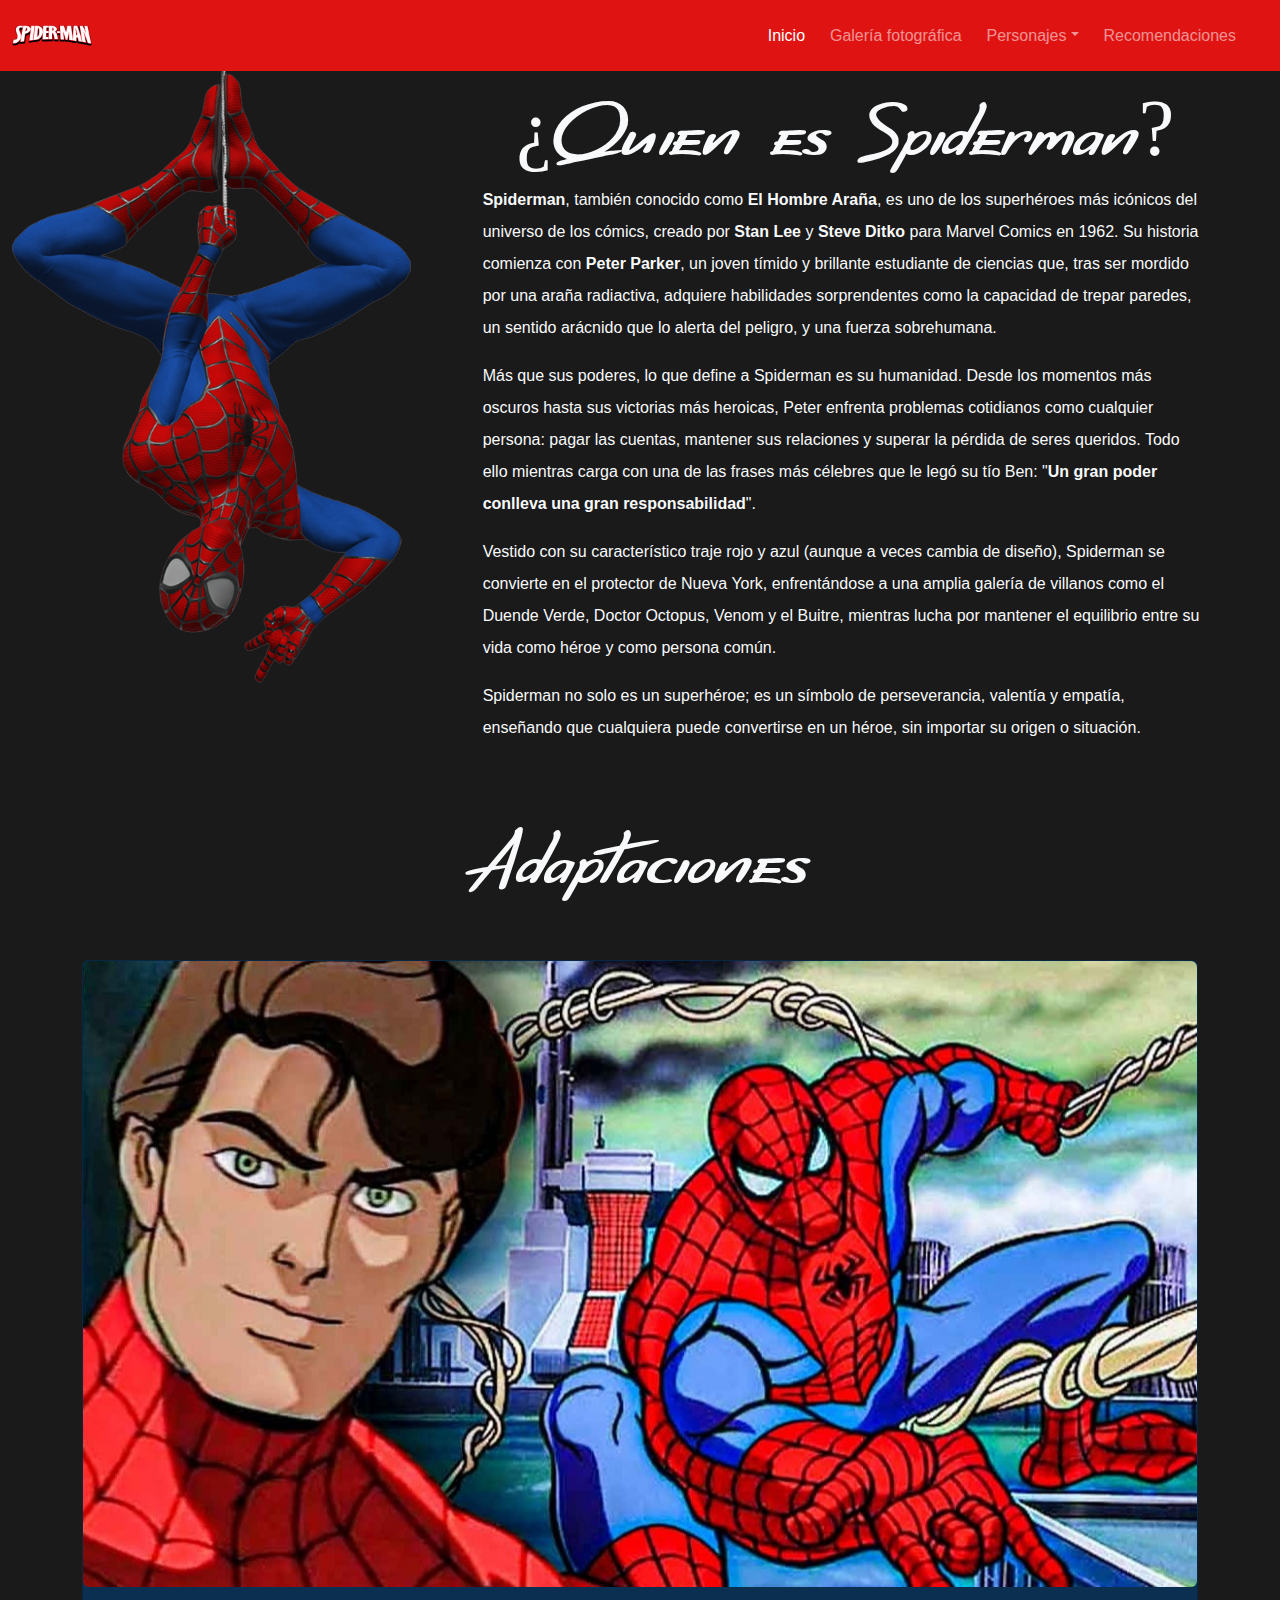
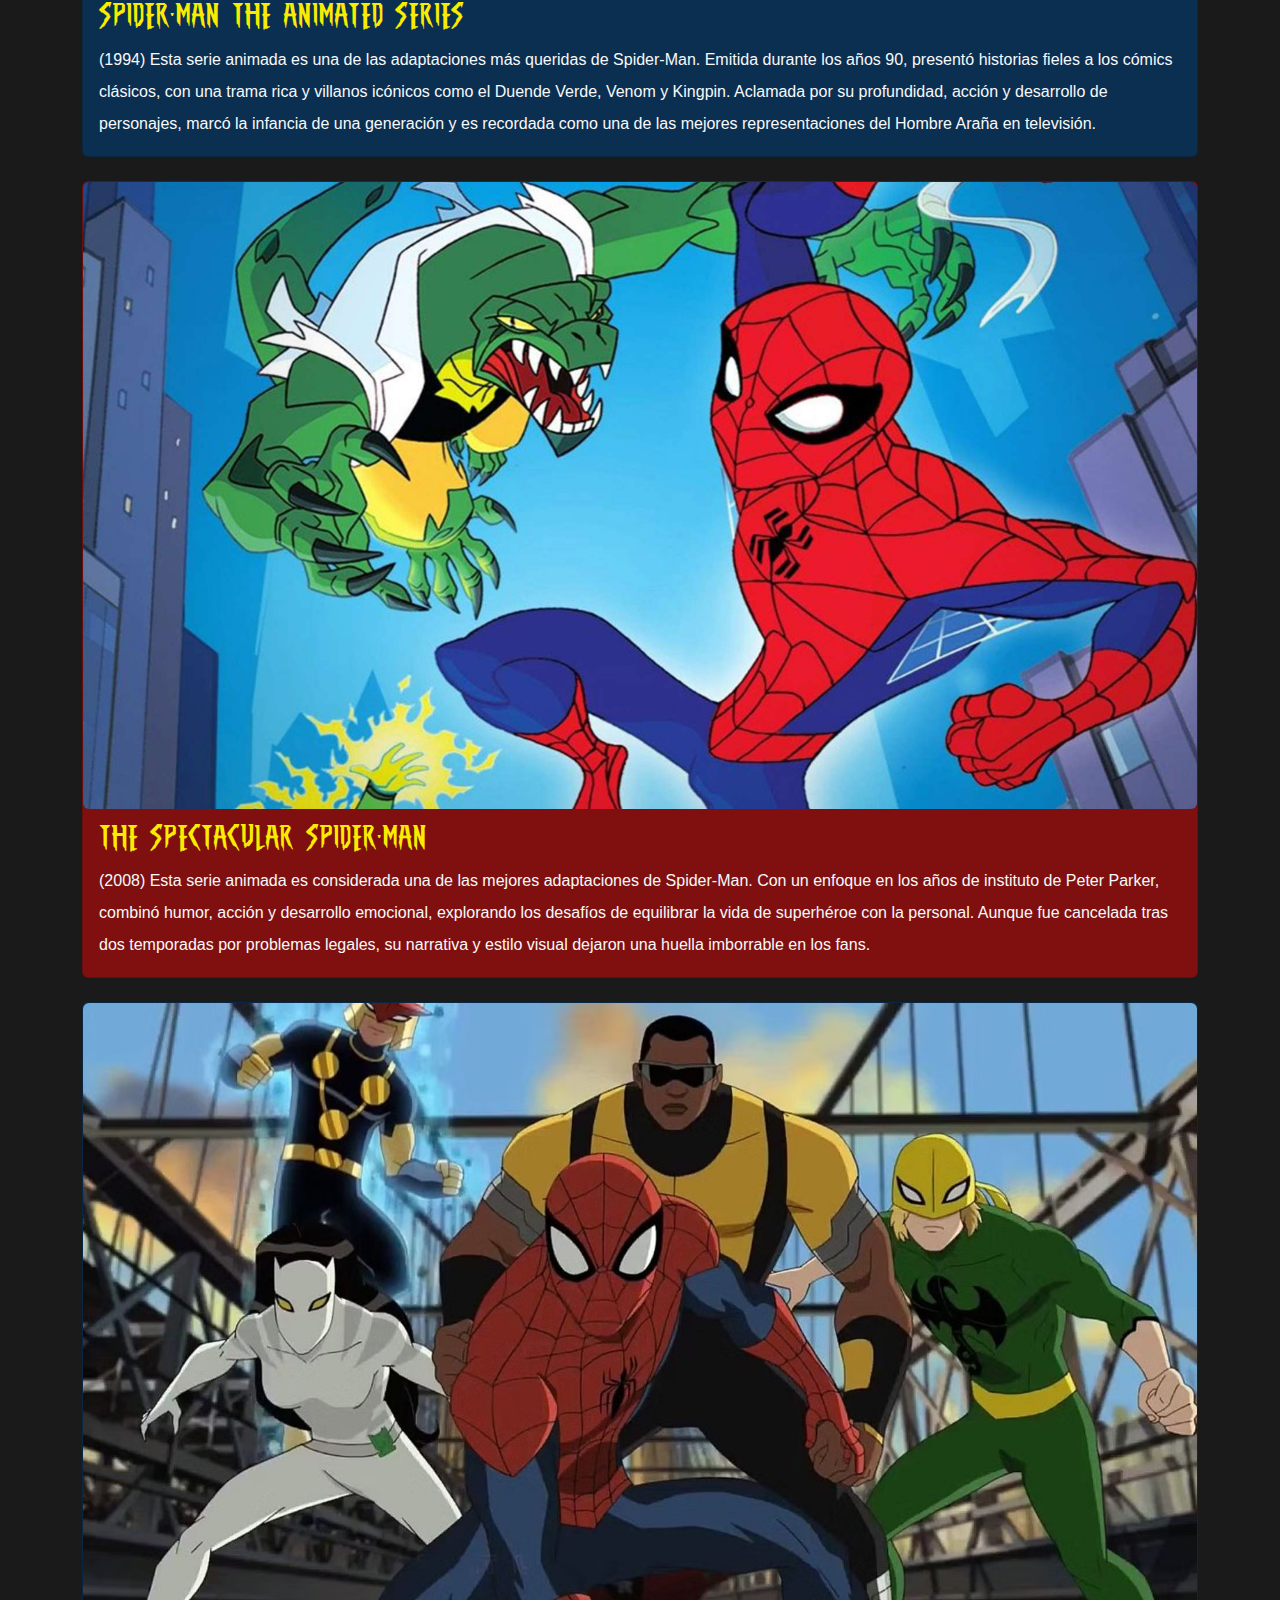
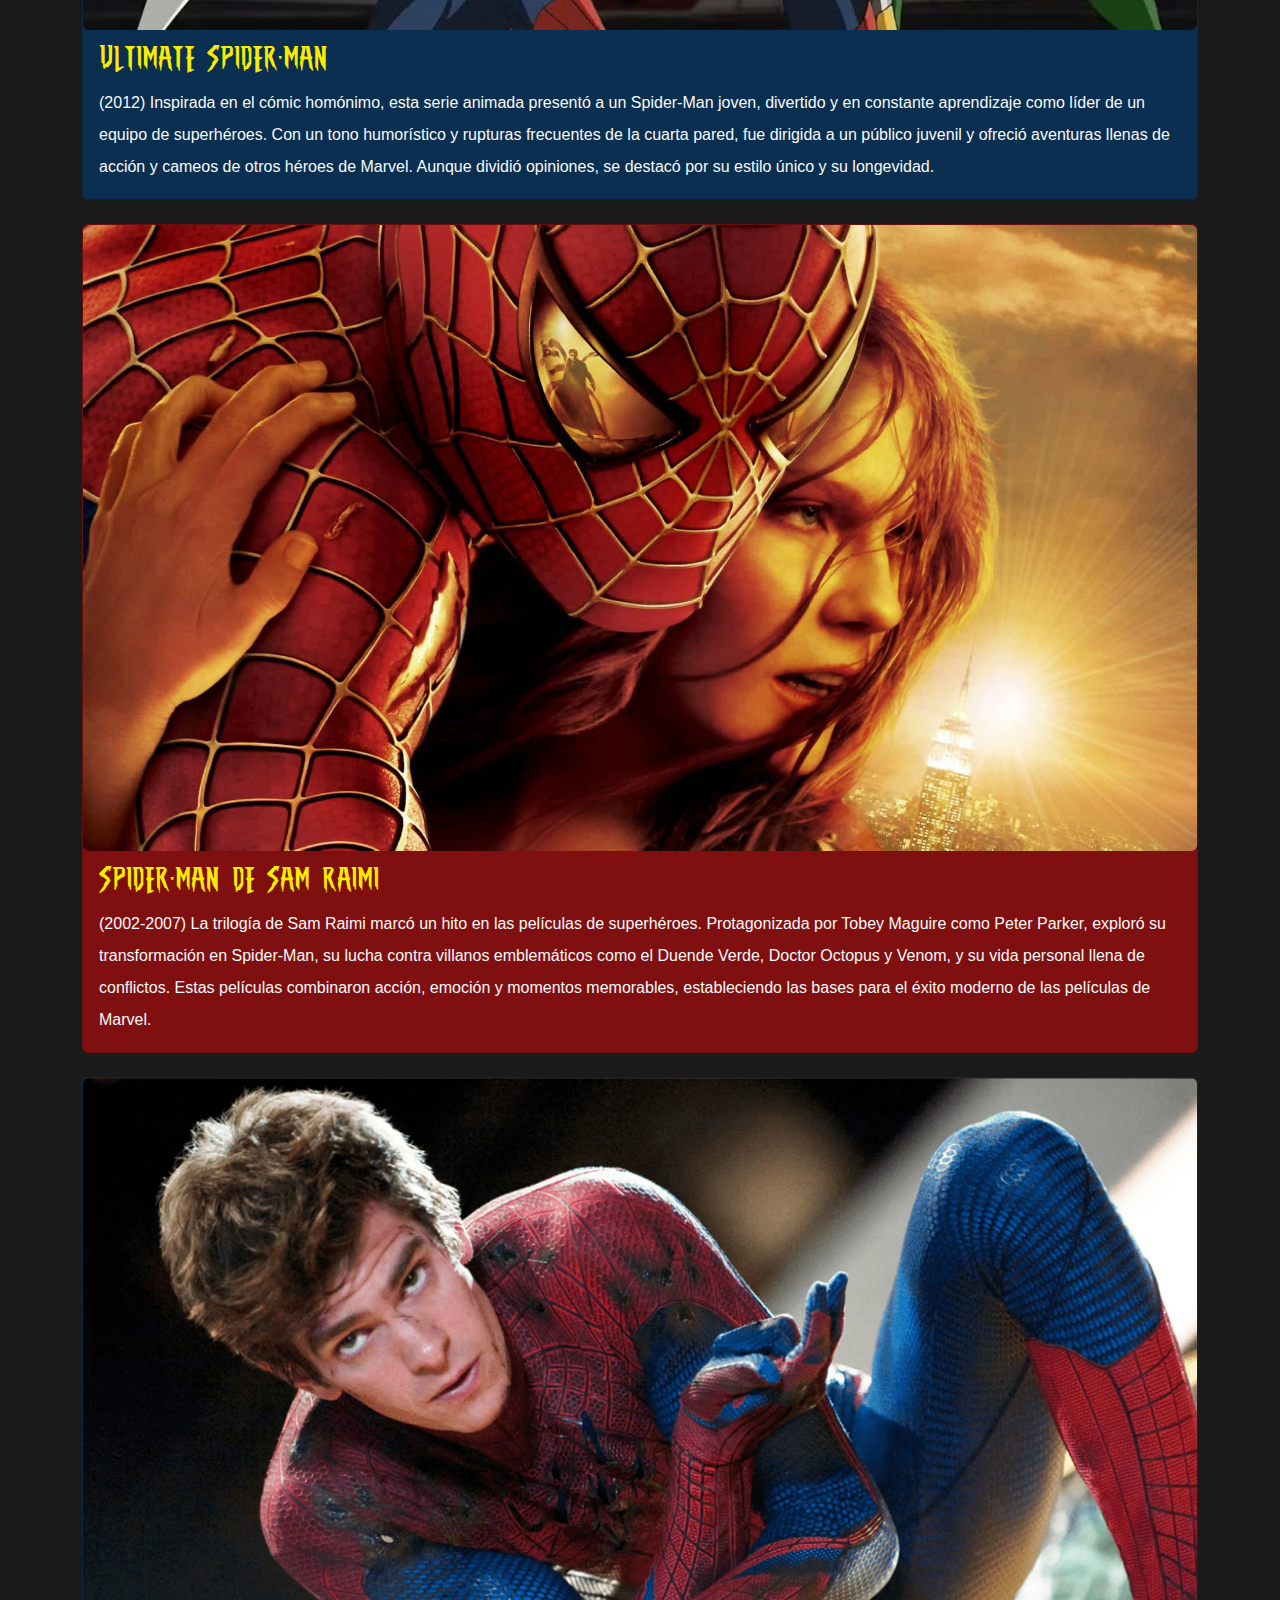
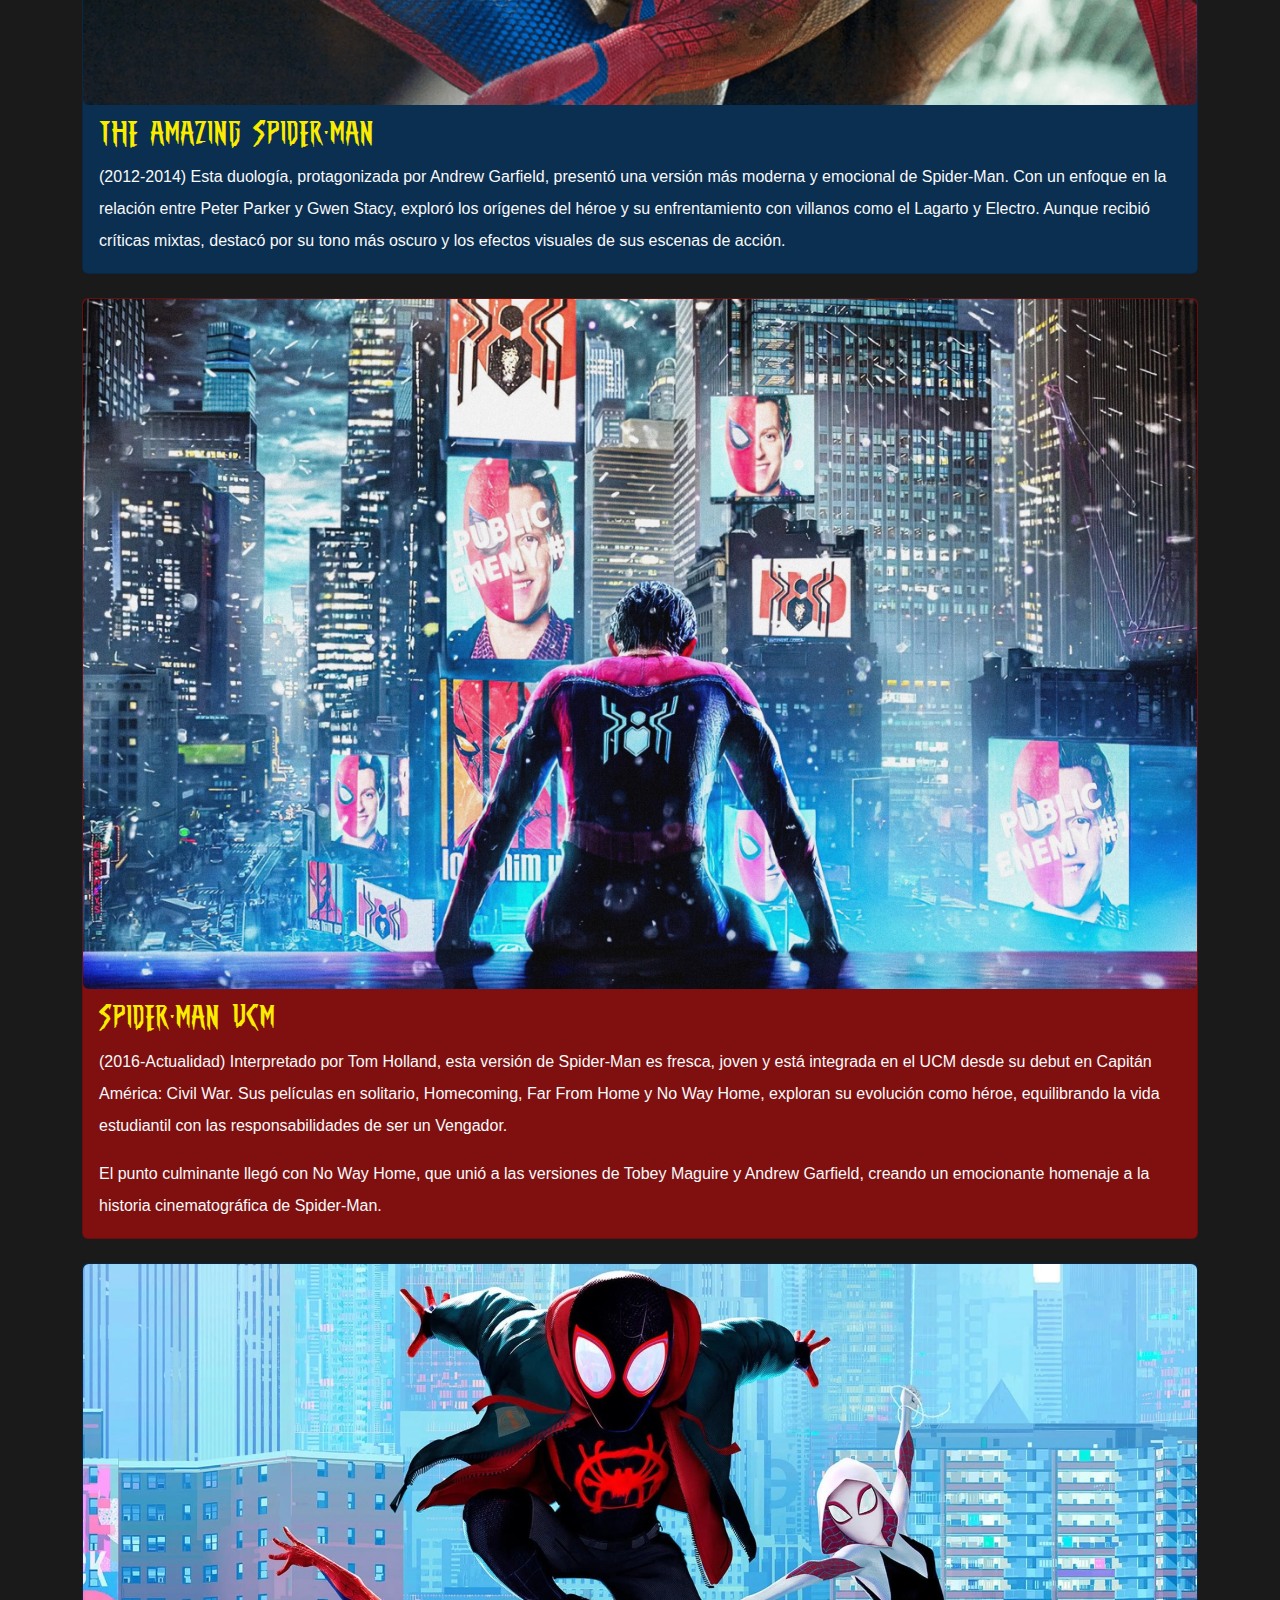
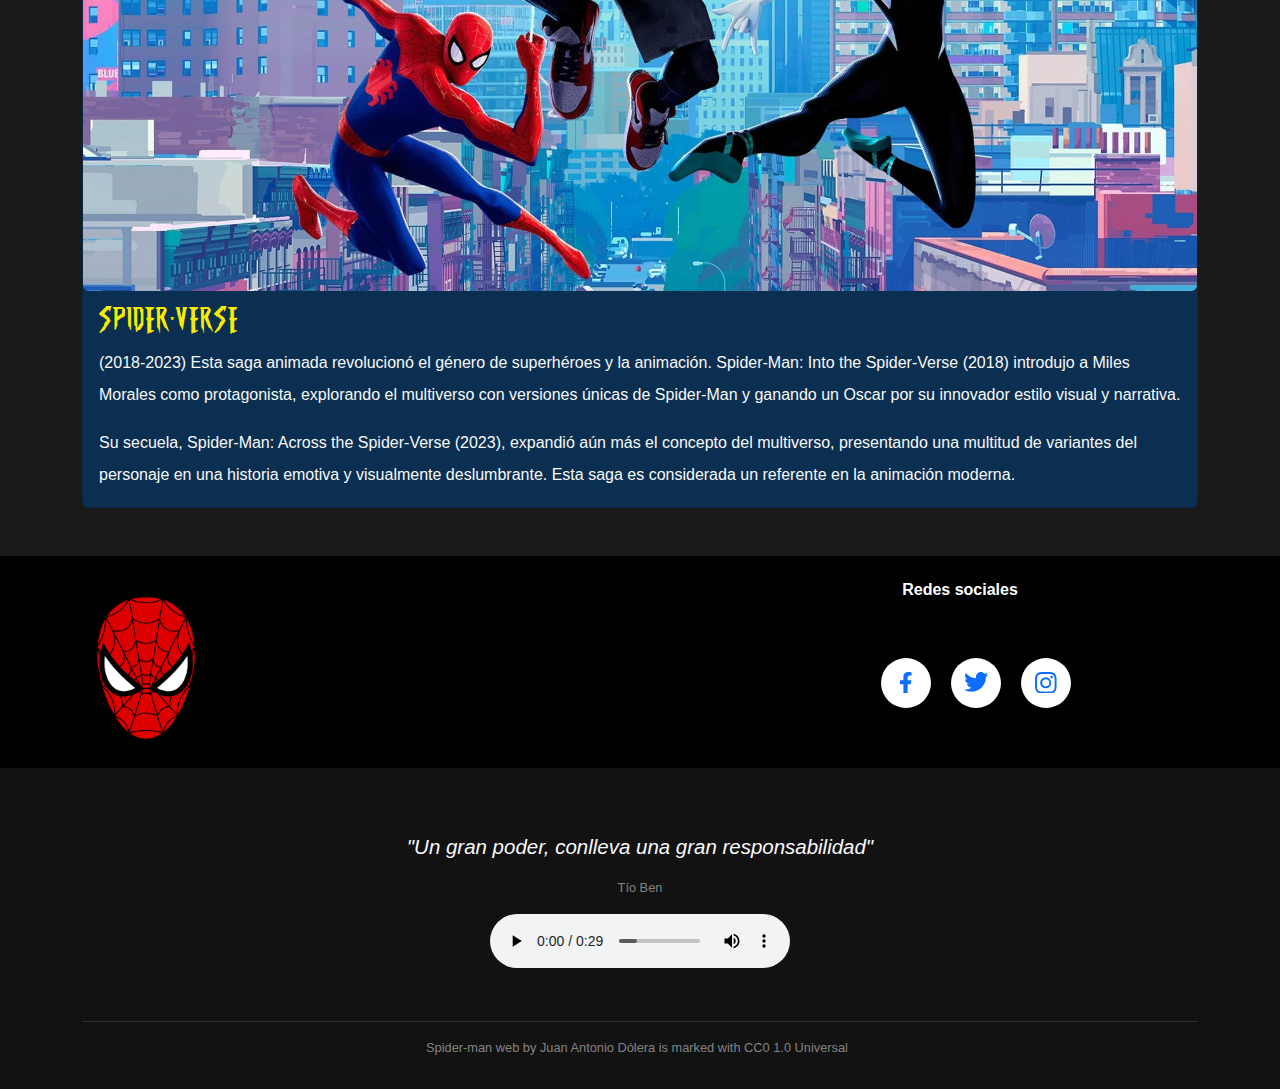
==== commit 2550500a: "adad" ====
--- a/multimedia/index.html
+++ b/multimedia/index.html
@@ -3,7 +3,7 @@
 <head>
     <meta charset="UTF-8">
     <meta name="viewport" content="width=device-width, initial-scale=1.0">
-    <title>Espaiderman</title>
+    <title>Espaiderman - Home</title>
     <link rel="stylesheet" href="https://cdn.jsdelivr.net/npm/bootstrap@5.3.3/dist/css/bootstrap.min.css">
     <link rel="stylesheet" href="./estail.css">
     <link rel="icon" type="image/x-icon" href="./assets/images/logo/flavicon.png">
@@ -19,9 +19,17 @@
             </a>
     
             <!-- Botón Toggler -->
-            <button class="navbar-toggler" type="button" 
-            data-bs-toggle="collapse" data-bs-target="#navbar_plegable">
-                <span class="navbar-toggler-icon"></span>
+            <button class="navbar-toggler" type="button" data-bs-toggle="collapse" data-bs-target="#navbar_plegable">
+                <label class="hamburger">
+                    <input type="checkbox"/>
+                    <svg viewBox="0 0 32 32">
+                        <path
+                            class="line line-top-bottom"
+                            d="M27 10 13 10C10.8 10 9 8.2 9 6 9 3.5 10.8 2 13 2 15.2 2 17 3.8 17 6L17 26C17 28.2 18.8 30 21 30 23.2 30 25 28.2 25 26 25 23.8 23.2 22 21 22L7 22"
+                        ></path>
+                        <path class="line" d="M7 16 27 16"></path>
+                    </svg>
+                </label>
             </button>
             
             <!-- Enlaces -->
@@ -35,9 +43,9 @@
                     </li>
                     <!-- Dropdown -->
                     <li class="nav-item dropdown">
-                        <a class="nav-link dropdown-toggle" data-bs-toggle="dropdown" href="#" id="navbardrop"><i class="fi fi-rr-users-class"></i>&nbsp;&nbsp;Personajes</a>
+                        <a class="nav-link dropdown-toggle" data-bs-toggle="dropdown" id="navbardrop"><i class="fi fi-rr-users-class"></i>&nbsp;&nbsp;Personajes</a>
                         <div class="dropdown-menu">
-                            <a class="dropdown-item" href="#"><img width="25" src="https://img.icons8.com/ios/50/spiderman-new.png" alt="spiderman-new"/> Amigos de Peter Parker</a>
+                            <a class="dropdown-item" href="./amigos.html"><img width="25" src="https://img.icons8.com/ios/50/spiderman-new.png" alt="spiderman-new"/> Amigos de Peter Parker</a>
                             <a class="dropdown-item" href="#"><img width="25" src="./assets/icons/ggoblin.png" alt="green-goblin"> Villanos</a>
                         </div>
                     </li>
@@ -73,11 +81,11 @@
                 <!-- <img class="img-fluid text d-none d-lg-block d-xl-none mt-5 ps-3 rounded" src="./assets/images/index/7.jpeg" alt=""> -->
             </div>
         </div>
-        <div class="container py-5 text-light">
+        <div class="container py-5 text-light principal">
             <h1 class="text-center mb-5 titulo">Adaptaciones</h1>
             <div class="row g-4 justify-content-center">
                 <!-- Tarjeta 1 -->
-                <div class="col-12 col-md-6 col-lg-4">
+                <div class="prueba">
                     <div class="card bgcards1 text-light">
                         <img src="./assets/images/index/serie1.jpg" class="card-img-top rounded" alt="Spider-Man: The Animated Series">
                         <div class="card-body">
@@ -89,7 +97,7 @@
                     </div>
                 </div>
                 <!-- Tarjeta 2 -->
-                <div class="col-12 col-md-6 col-lg-4">
+                <div class="prueba">
                     <div class="card bgcards2 text-light">
                         <img src="./assets/images/index/serie2.jpg" class="card-img-top rounded" alt="The Spectacular Spider-Man">
                         <div class="card-body">
@@ -101,7 +109,7 @@
                     </div>
                 </div>
                 <!-- Tarjeta 3 -->
-                <div class="col-12 col-md-6 col-lg-4">
+                <div class="prueba">
                     <div class="card bgcards1 text-light">
                         <img src="./assets/images/index/serie3.jpg" class="card-img-top rounded" alt="Ultimate Spider-Man">
                         <div class="card-body">
@@ -113,7 +121,7 @@
                     </div>
                 </div>
                 <!-- Tarjeta 4 -->
-                <div class="col-12 col-md-6 col-lg-4">
+                <div class="prueba">
                     <div class="card bgcards2 text-light">
                         <img src="./assets/images/index/pelis1.jpeg" class="card-img-top rounded" alt="Spider-Man de Sam Raimi">
                         <div class="card-body">
@@ -125,7 +133,7 @@
                     </div>
                 </div>
                 <!-- Tarjeta 5 -->
-                <div class="col-12 col-md-6 col-lg-4">
+                <div class="prueba">
                     <div class="card bgcards1 text-light">
                         <img src="./assets/images/index/pelis2.webp" class="card-img-top rounded" alt="The Amazing Spider-Man">
                         <div class="card-body">
@@ -137,7 +145,7 @@
                     </div>
                 </div>
                 <!-- Tarjeta 6 -->
-                <div class="col-12 col-md-6 col-lg-4">
+                <div class="prueba">
                     <div class="card bgcards2 text-light">
                         <img src="./assets/images/index/pelis3.jpg" class="card-img-top rounded" alt="Spider-Man UCM">
                         <div class="card-body">
@@ -151,7 +159,7 @@
                     </div>
                 </div>
                 <!-- Tarjeta 7 -->
-                <div class="col-12 col-md-6 col-lg-6">
+                <div class="prueba">
                     <div class="card bgcards1 text-light">
                         <img src="./assets/images/index/pelis4.webp" class="card-img-top rounded" alt="Spider-Verse">
                         <div class="card-body">
@@ -170,41 +178,55 @@
         <div class="container-fluid footer">
             <div class="row text-center text-md-start py-4">
                 <!-- Logo -->
-                <div class="col-12 col-md-3 d-flex justify-content-center justify-content-md-start align-items-center mb-md-0 d-none d-md-block pt-3 ps-5">
-                    <img src="../images/logos/grifo.png" alt="Logo" width="100" class="ms-5">
-                </div>
-                <!-- Dirección -->
-                <div class="col-12 col-md-3 mb-4 mb-md-0">
-                    <h6 style="color: #9dbe15;">Visítanos</h6>
-                    <p>CES VEGA MEDIA, S. COOP.</p>
-                    <p>Ctra. De Mula, 37 – Alguazas</p>
-                    <p>30560 – Murcia</p>
-                </div>
-                <!-- Contacto -->
-                <div class="col-12 col-md-3 mb-4 mb-md-0">
-                    <h6 style="color: #9dbe15;">Contacto</h6>
-                    <p>Tlfn: 968 620913</p>
-                    <p>
-                        <a href="mailto:vegamedia@ces-vegamedia.es" class="text-light text-decoration-none">vegamedia@ces-vegamedia.es</a>
-                    </p>
+                <div class="col-12 col-md-6 d-flex justify-content-center justify-content-md-start align-items-center mb-md-0 d-none d-md-block pt-3 ps-5">
+                    <img src="./assets/images/logo/footer.png" alt="Logo" width="100" class="ms-5">
                 </div>
                 <!-- Redes sociales -->
-                <div class="col-12 col-md-3">
-                    <h6 style="color: #9dbe15;">Redes sociales</h6>
-                    <div class="d-flex justify-content-center justify-content-md-start">
-                        <a href="https://www.instagram.com/cesvegamedia/" target="_blank" class="me-3">
-                            <img src="../images/logos/insta.png" alt="Instagram" width="40" class="logo">
+                <div class="col-12 col-md-6">
+                    <h6 class="text-center fw-bold">Redes sociales</h6>
+                    <ul class="wrapper">
+                        <a href="https://www.facebook.com/spiderman" target="_blank" class="icon facebook">
+                            <span class="tooltip">Facebook</span>
+                            <svg
+                            viewBox="0 0 320 512"
+                            height="1.2em"
+                            fill="currentColor"
+                            xmlns="http://www.w3.org/2000/svg"
+                            >
+                            <path
+                                d="M279.14 288l14.22-92.66h-88.91v-60.13c0-25.35 12.42-50.06 52.24-50.06h40.42V6.26S260.43 0 225.36 0c-73.22 0-121.08 44.38-121.08 124.72v70.62H22.89V288h81.39v224h100.17V288z"
+                            ></path>
+                            </svg>
                         </a>
-                        <a href="https://www.facebook.com/CESVegaMedia" target="_blank" class="me-3">
-                            <img src="../images/logos/face.png" alt="Facebook" width="40" class="logo">
+                        <a href="https://x.com/SpiderMan" target="_blank" class="icon twitter">
+                            <span class="tooltip">Twitter</span>
+                            <svg
+                            height="1.8em"
+                            fill="currentColor"
+                            viewBox="0 0 48 48"
+                            xmlns="http://www.w3.org/2000/svg"
+                            class="twitter"
+                            >
+                                <path
+                                    d="M42,12.429c-1.323,0.586-2.746,0.977-4.247,1.162c1.526-0.906,2.7-2.351,3.251-4.058c-1.428,0.837-3.01,1.452-4.693,1.776C34.967,9.884,33.05,9,30.926,9c-4.08,0-7.387,3.278-7.387,7.32c0,0.572,0.067,1.129,0.193,1.67c-6.138-0.308-11.582-3.226-15.224-7.654c-0.64,1.082-1,2.349-1,3.686c0,2.541,1.301,4.778,3.285,6.096c-1.211-0.037-2.351-0.374-3.349-0.914c0,0.022,0,0.055,0,0.086c0,3.551,2.547,6.508,5.923,7.181c-0.617,0.169-1.269,0.263-1.941,0.263c-0.477,0-0.942-0.054-1.392-0.135c0.94,2.902,3.667,5.023,6.898,5.086c-2.528,1.96-5.712,3.134-9.174,3.134c-0.598,0-1.183-0.034-1.761-0.104C9.268,36.786,13.152,38,17.321,38c13.585,0,21.017-11.156,21.017-20.834c0-0.317-0.01-0.633-0.025-0.945C39.763,15.197,41.013,13.905,42,12.429"
+                                ></path>
+                            </svg>
                         </a>
-                        <a href="https://www.youtube.com/@cesvegamedia7490" target="_blank" class="me-3">
-                            <img src="../images/logos/yt.png" alt="Youtube" width="40" class="logo">
+                        <a href="https://www.instagram.com/spiderman/" target="_blank" class="icon instagram">
+                            <span class="tooltip">Instagram</span>
+                            <svg
+                            xmlns="http://www.w3.org/2000/svg"
+                            height="1.2em"
+                            fill="currentColor"
+                            class="bi bi-instagram"
+                            viewBox="0 0 16 16"
+                            >
+                                <path
+                                    d="M8 0C5.829 0 5.556.01 4.703.048 3.85.088 3.269.222 2.76.42a3.917 3.917 0 0 0-1.417.923A3.927 3.927 0 0 0 .42 2.76C.222 3.268.087 3.85.048 4.7.01 5.555 0 5.827 0 8.001c0 2.172.01 2.444.048 3.297.04.852.174 1.433.372 1.942.205.526.478.972.923 1.417.444.445.89.719 1.416.923.51.198 1.09.333 1.942.372C5.555 15.99 5.827 16 8 16s2.444-.01 3.298-.048c.851-.04 1.434-.174 1.943-.372a3.916 3.916 0 0 0 1.416-.923c.445-.445.718-.891.923-1.417.197-.509.332-1.09.372-1.942C15.99 10.445 16 10.173 16 8s-.01-2.445-.048-3.299c-.04-.851-.175-1.433-.372-1.941a3.926 3.926 0 0 0-.923-1.417A3.911 3.911 0 0 0 13.24.42c-.51-.198-1.092-.333-1.943-.372C10.443.01 10.172 0 7.998 0h.003zm-.717 1.442h.718c2.136 0 2.389.007 3.232.046.78.035 1.204.166 1.486.275.373.145.64.319.92.599.28.28.453.546.598.92.11.281.24.705.275 1.485.039.843.047 1.096.047 3.231s-.008 2.389-.047 3.232c-.035.78-.166 1.203-.275 1.485a2.47 2.47 0 0 1-.599.919c-.28.28-.546.453-.92.598-.28.11-.704.24-1.485.276-.843.038-1.096.047-3.232.047s-2.39-.009-3.233-.047c-.78-.036-1.203-.166-1.485-.276a2.478 2.478 0 0 1-.92-.598 2.48 2.48 0 0 1-.6-.92c-.109-.281-.24-.705-.275-1.485-.038-.843-.046-1.096-.046-3.233 0-2.136.008-2.388.046-3.231.036-.78.166-1.204.276-1.486.145-.373.319-.64.599-.92.28-.28.546-.453.92-.598.282-.11.705-.24 1.485-.276.738-.034 1.024-.044 2.515-.045v.002zm4.988 1.328a.96.96 0 1 0 0 1.92.96.96 0 0 0 0-1.92zm-4.27 1.122a4.109 4.109 0 1 0 0 8.217 4.109 4.109 0 0 0 0-8.217zm0 1.441a2.667 2.667 0 1 1 0 5.334 2.667 2.667 0 0 1 0-5.334z"
+                                ></path>
+                            </svg>
                         </a>
-                        <a href="" target="_blank">
-                            <img src="../images/logos/tw.png" alt="Twitter" width="40" class="logo">
-                        </a>
-                    </div>
+                    </ul>
                 </div>
             </div>
         </div>
@@ -212,6 +234,13 @@
             <div class="m-5">
                 <p class="quote text-light">"Un gran poder, conlleva una gran responsabilidad"</p>
                 <p style="color: #ffffff7c;">Tío Ben</p>
+                <p>
+                    <audio controls>
+                        <source src="./assets/sounds/ben.mp3" type="audio/mpeg">
+                        <source src="./assets/sounds/ben.ogg" type="audio/ogg">
+                        Tu navegador no soporta este archivo de audio.
+                    </audio>
+                </p>
             </div>
             <div class="container">
                 <hr>
--- a/multimedia/estail.css
+++ b/multimedia/estail.css
@@ -28,16 +28,6 @@
 .titulo {
     font-family: 'FuenteSpider';
     font-size: 5em;
-    width: 0;
-    border-right: 2px solid #ffffff;
-    white-space: nowrap;
-    overflow: hidden;
-    animation: typing 4s steps(30) forwards;
-}
-
-@keyframes typing {
-    from { width: 0; }
-    to { width: 100%; }
 }
 
 .adaptaciones-titulo {
@@ -75,5 +65,227 @@
 }
 
 .footer {
-    background-color: #CCCCCC;;
+    background-color: #000000;
+    color: #ffffff;
+}
+
+.prueba {
+    width: 100%;
+    object-fit: cover;
+    border-radius: 16px;
+    view-timeline-name: --reveal;
+    animation-name: show;
+    animation-fill-mode: both;
+
+    animation-timeline: --reveal;
+    animation-range: entry 25% cover 50%;
+}
+
+@keyframes show {
+    from {
+        opacity: 0; scale: 10%;
+    }
+    to {
+        opacity: 1; scale: 100%;
+    }
+}
+
+.principal {
+    display: grid;
+    padding-block: 128px;
+    place-content: center;
+    gap: 8px;
+}
+
+/* CSS para iconos de las redes sociales del footer. Diseño inspirado en la web: uiverse.io */
+.wrapper {
+    display: inline-flex;
+    list-style: none;
+    height: 120px;
+    width: 100%;
+    padding-top: 40px;
+    font-family: "Poppins", sans-serif;
+    justify-content: center;
+}
+
+.wrapper .icon {
+    position: relative;
+    background: #fff;
+    border-radius: 50%;
+    margin: 10px;
+    width: 50px;
+    height: 50px;
+    font-size: 18px;
+    display: flex;
+    justify-content: center;
+    align-items: center;
+    flex-direction: column;
+    box-shadow: 0 10px 10px rgba(0, 0, 0, 0.1);
+    cursor: pointer;
+    transition: all 0.2s cubic-bezier(0.68, -0.55, 0.265, 1.55);
+}
+
+.wrapper .tooltip {
+    position: absolute;
+    top: 0;
+    font-size: 14px;
+    background: #fff;
+    color: #fff;
+    padding: 5px 8px;
+    border-radius: 5px;
+    box-shadow: 0 10px 10px rgba(0, 0, 0, 0.1);
+    opacity: 0;
+    pointer-events: none;
+    transition: all 0.3s cubic-bezier(0.68, -0.55, 0.265, 1.55);
+}
+
+.wrapper .tooltip::before {
+    position: absolute;
+    content: "";
+    height: 8px;
+    width: 8px;
+    background: #fff;
+    bottom: -3px;
+    left: 50%;
+    transform: translate(-50%) rotate(45deg);
+    transition: all 0.3s cubic-bezier(0.68, -0.55, 0.265, 1.55);
+}
+
+.wrapper .icon:hover .tooltip {
+    top: -45px;
+    opacity: 1;
+    visibility: visible;
+    pointer-events: auto;
+}
+
+.wrapper .icon:hover span,
+.wrapper .icon:hover .tooltip {
+    text-shadow: 0px -1px 0px rgba(0, 0, 0, 0.1);
+}
+
+.wrapper .facebook:hover,
+.wrapper .facebook:hover .tooltip,
+.wrapper .facebook:hover .tooltip::before {
+    background: #1877f2;
+    color: #fff;
+}
+
+.wrapper .twitter:hover,
+.wrapper .twitter:hover .tooltip,
+.wrapper .twitter:hover .tooltip::before {
+    background: #1da1f2;
+    color: #fff;
+}
+
+.wrapper .instagram:hover,
+.wrapper .instagram:hover .tooltip,
+.wrapper .instagram:hover .tooltip::before {
+    background: #e4405f;
+    color: #fff;
+}
+
+/* Menú hamburguesa. Diseño inspirado en la web: uiverse.io */
+.hamburger {
+    cursor: pointer;
+}
+
+.hamburger input {
+    display: none;
+}
+
+.hamburger svg {
+    height: 1.5em;
+    transition: transform 600ms cubic-bezier(0.4, 0, 0.2, 1);
+}
+
+.line {
+    fill: none;
+    stroke: rgb(255, 255, 255);
+    stroke-linecap: round;
+    stroke-linejoin: round;
+    stroke-width: 3;
+    transition:
+        stroke-dasharray 600ms cubic-bezier(0.4, 0, 0.2, 1),
+        stroke-dashoffset 600ms cubic-bezier(0.4, 0, 0.2, 1);
+}
+
+.line-top-bottom {
+    stroke-dasharray: 12 63;
+}
+
+.hamburger input:checked + svg {
+    transform: rotate(-45deg);
+}
+
+.hamburger input:checked + svg .line-top-bottom {
+    stroke-dasharray: 20 300;
+    stroke-dashoffset: -32.42;
+}
+
+/* Galería */
+.galeria img {
+    transition: transform 0.3s ease, box-shadow 0.3s ease;
+}
+
+.galeria img:hover {
+    transform: scale(1.03
+    );
+    box-shadow: 0 8px 15px rgba(0, 0, 0, 0.3);
+    cursor: pointer;
+}
+
+/* Estilos para la galería de personajes*/
+article {
+    position: relative;
+    width: 250px;
+    transition: all .3s ease;
+}
+
+article img:first-child {
+    box-shadow: 0 60px 60px -60px #001eff80;
+    border-radius: 4px;
+    object-fit: cover;
+    width: 100%;
+}
+
+article img:last-child {
+    position: absolute;
+    width: 200px;
+    bottom: 0;
+    left: 0;
+    right: 0;
+    margin: auto;
+    transform: translateY(25%);
+    transition: .3s ease;
+    opacity: 0;
+}
+
+article:hover {
+    transform: perspective(250px) rotateX(10deg) translateY(-5%) translateZ(0);
+}   
+
+article::before {
+    content: '';
+    position: absolute;
+    bottom: 0;
+    height: 100%;
+    width: 100%;
+    background-image: 
+    linear-gradient(
+        to bottom,
+        transparent 10%,
+        rgba(0, 0, 0, 0.5) 50%,
+        rgba(0, 0, 0) 100%
+    );
+    opacity: 0;
+    transition: all .3s ease;
+}
+
+article:hover::before {
+    opacity: 1;
+}
+
+article:hover img:last-child {
+    opacity: 1;
+    transform: translateY(10%);
 }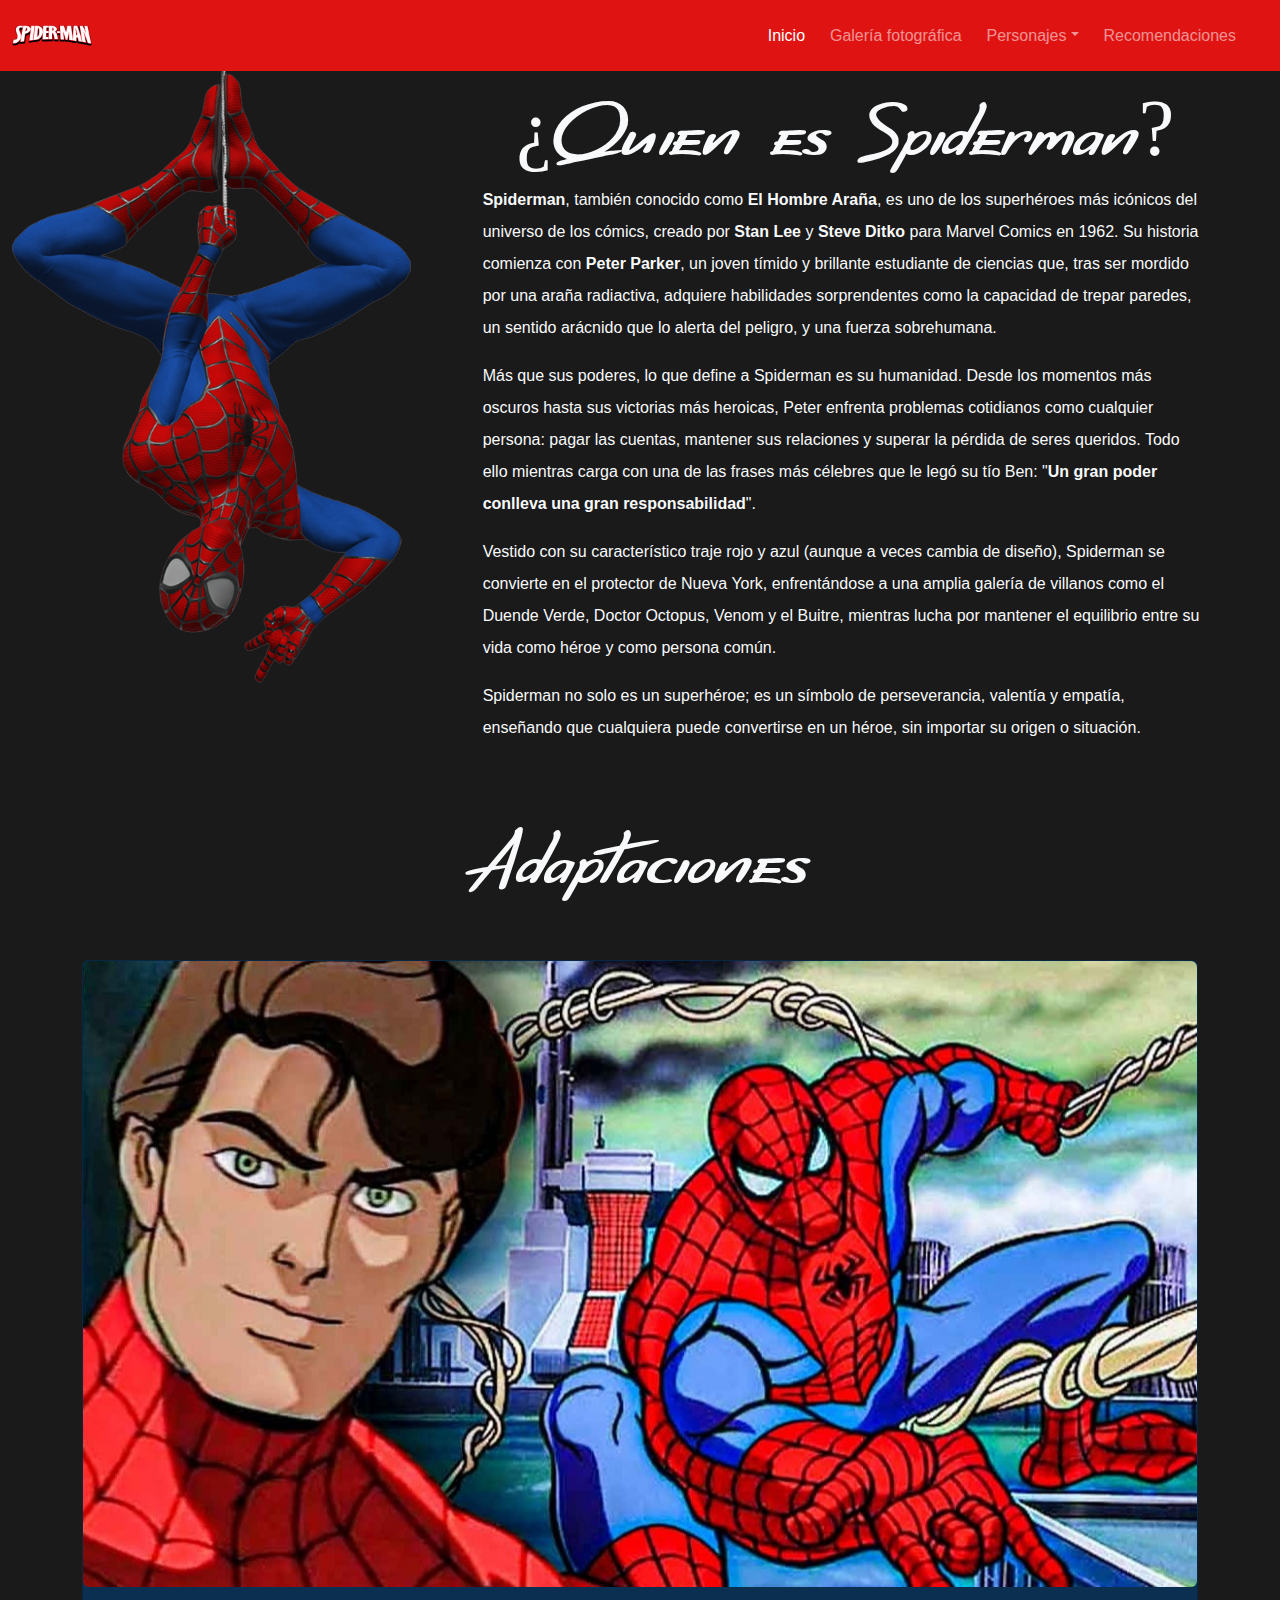
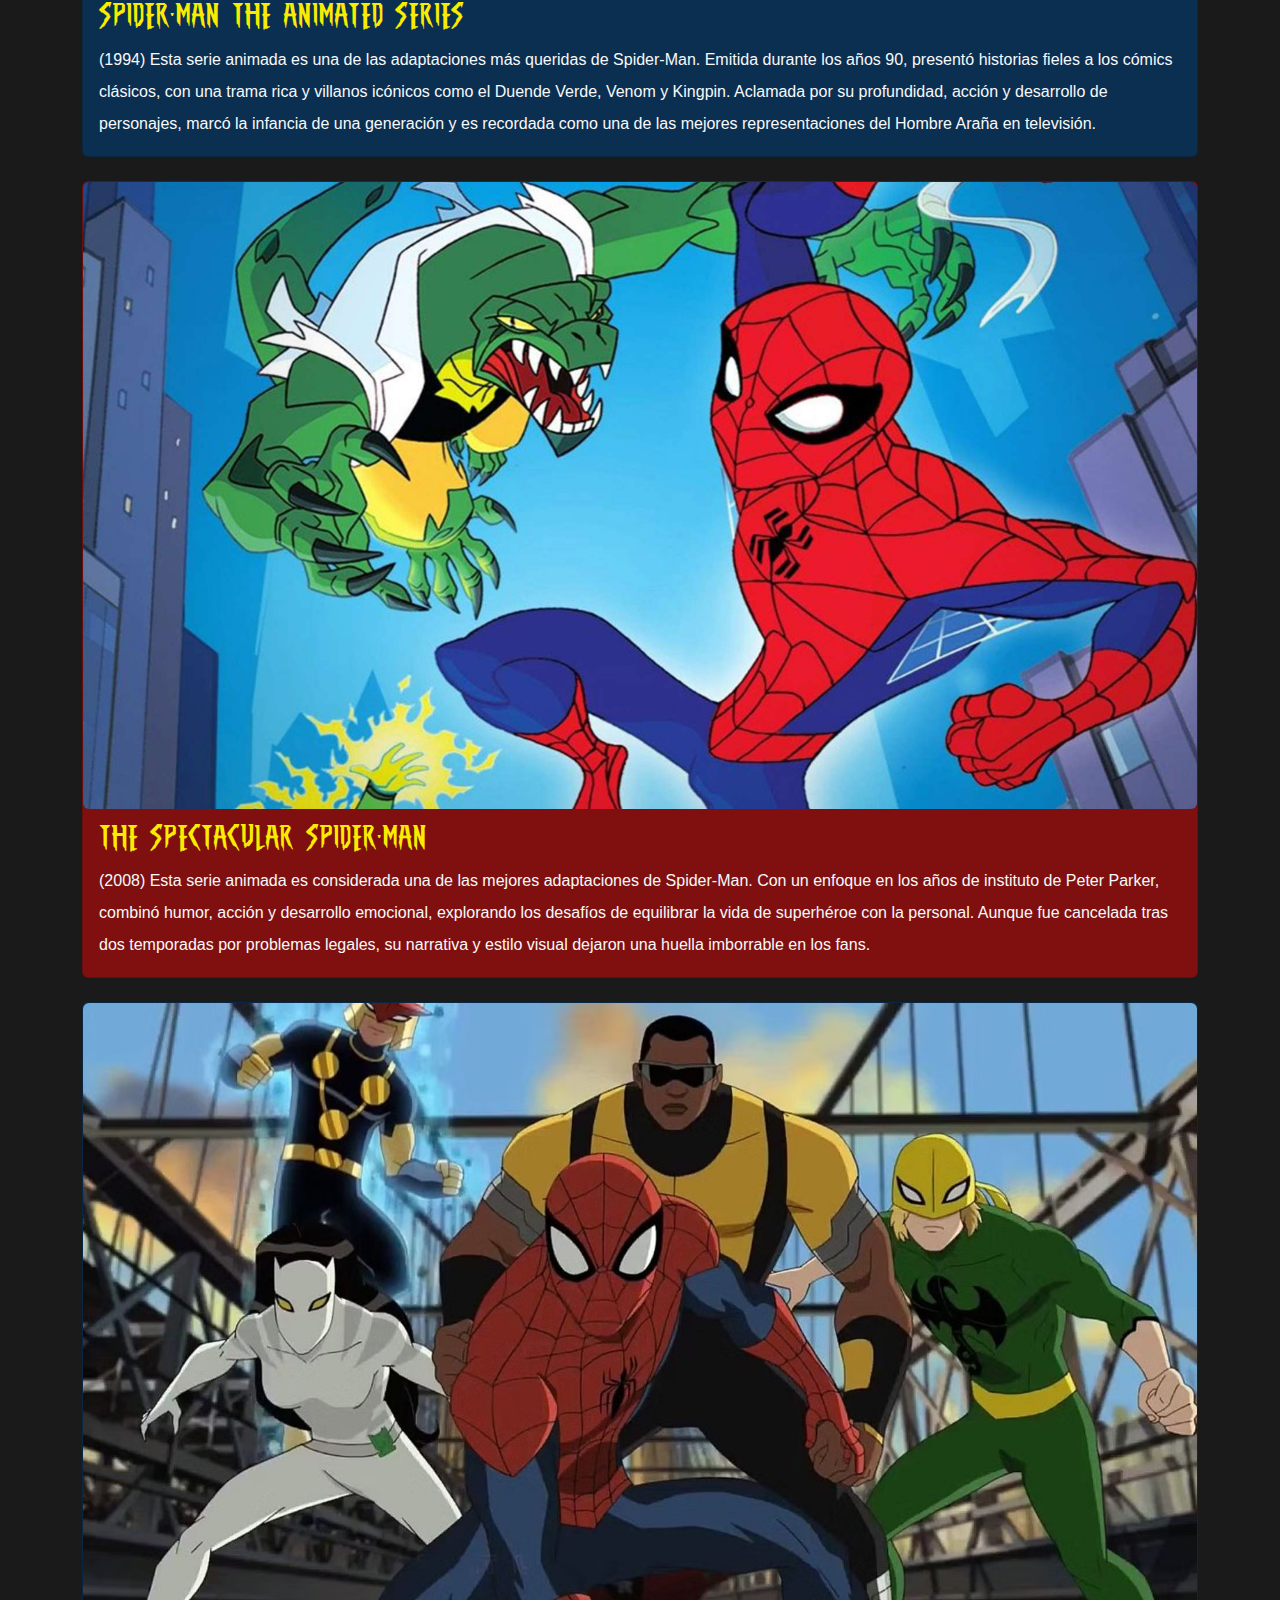
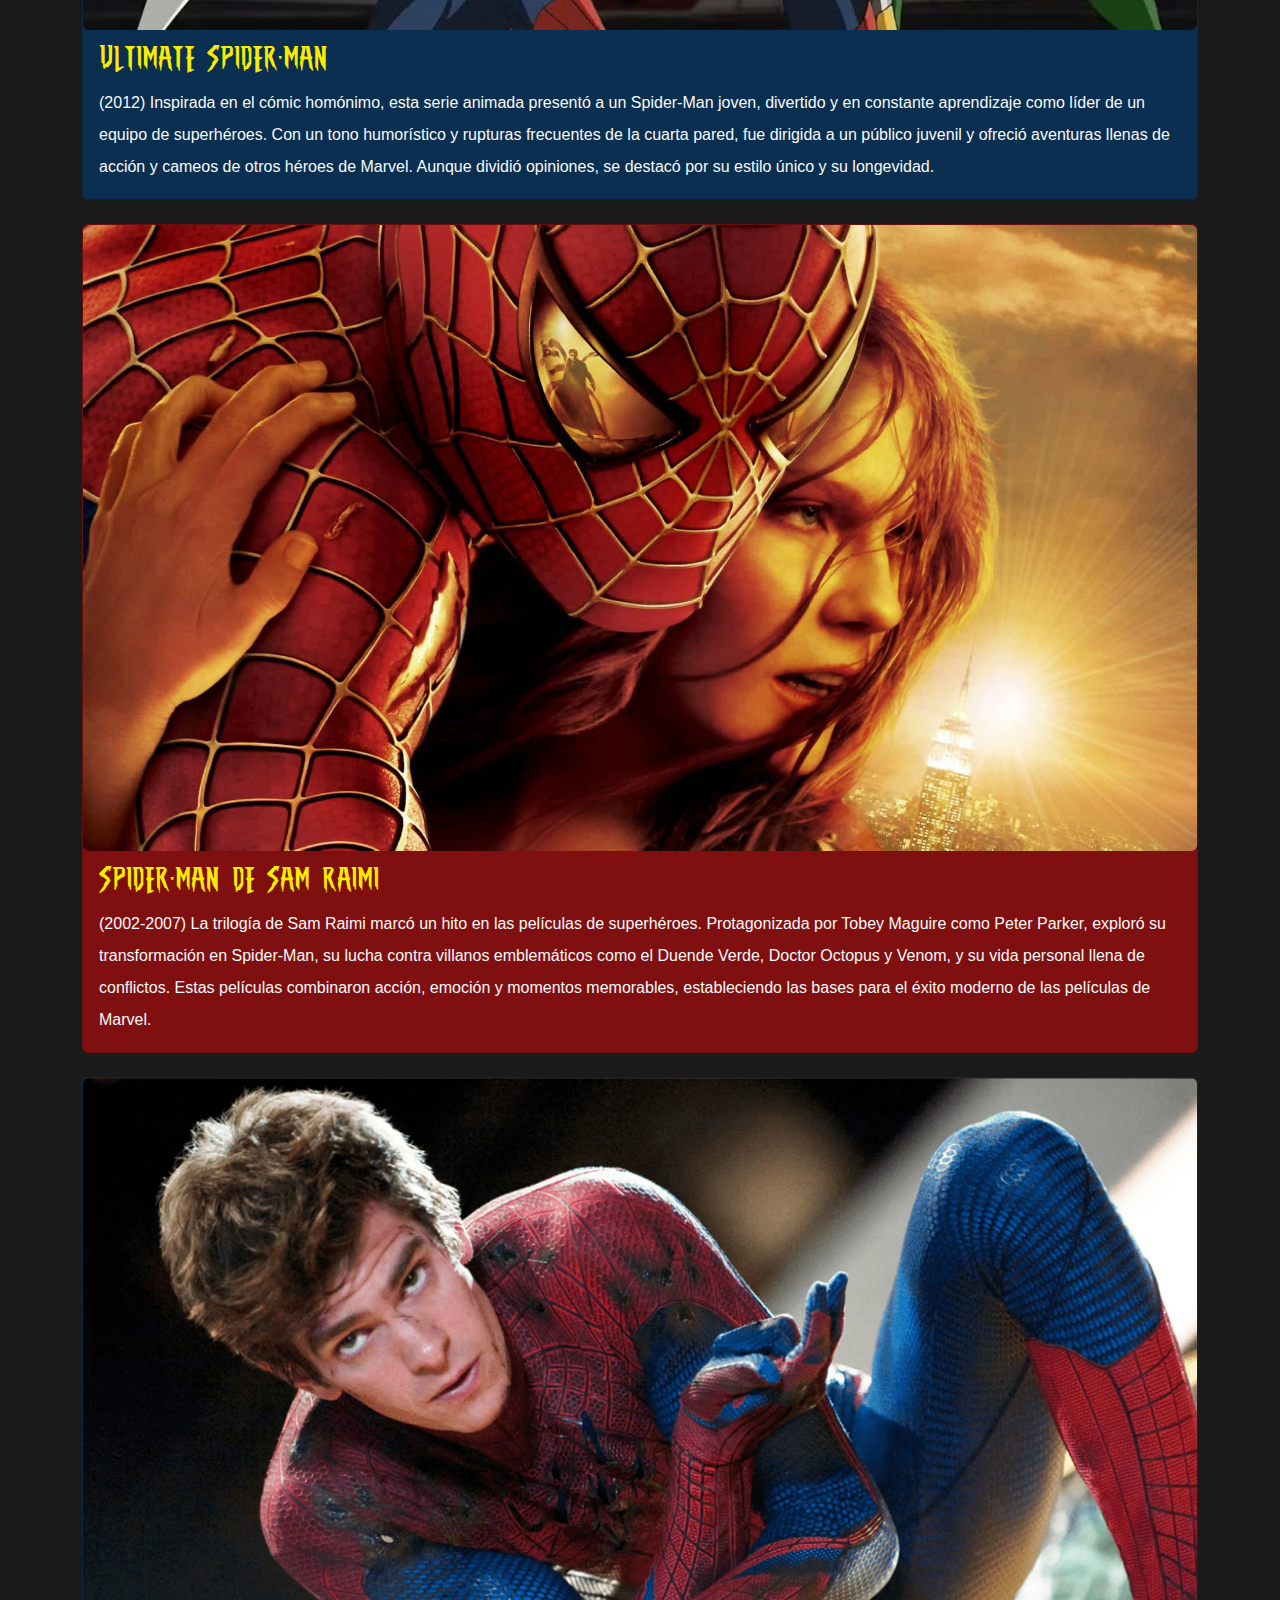
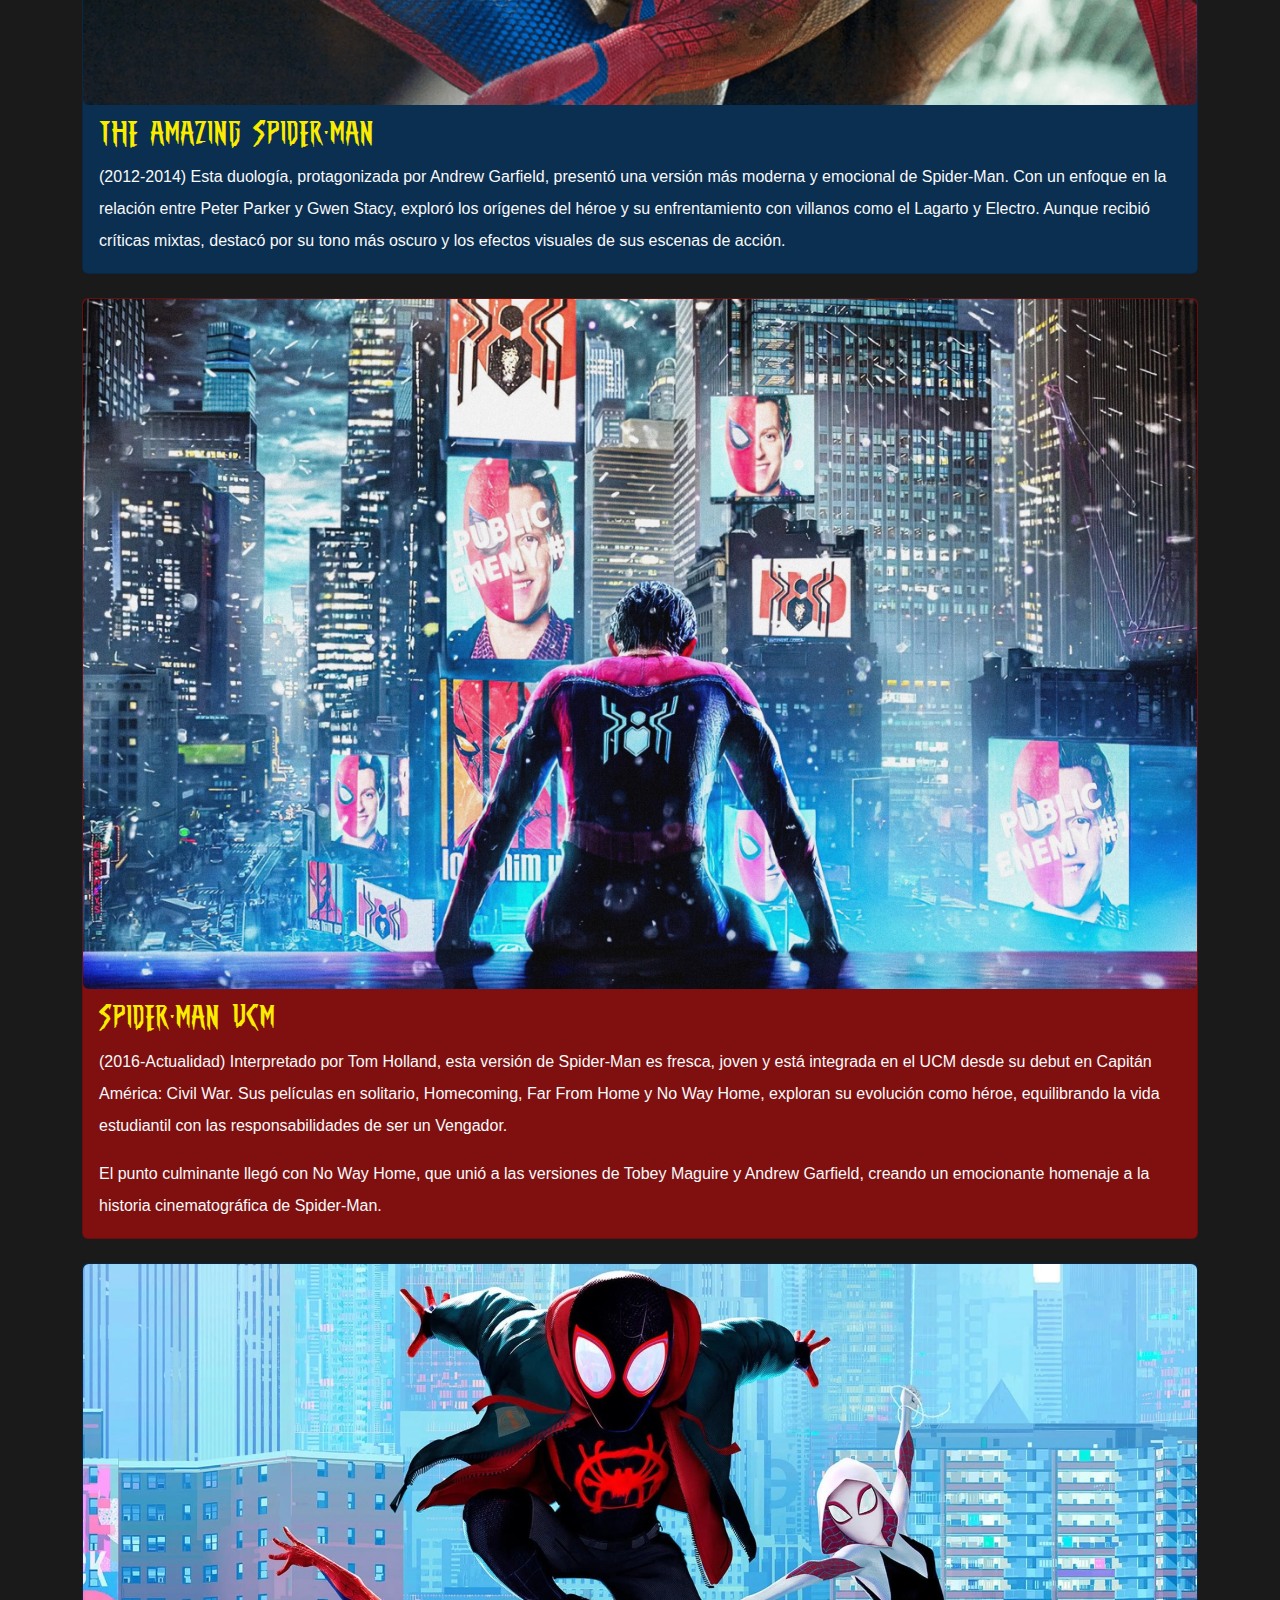
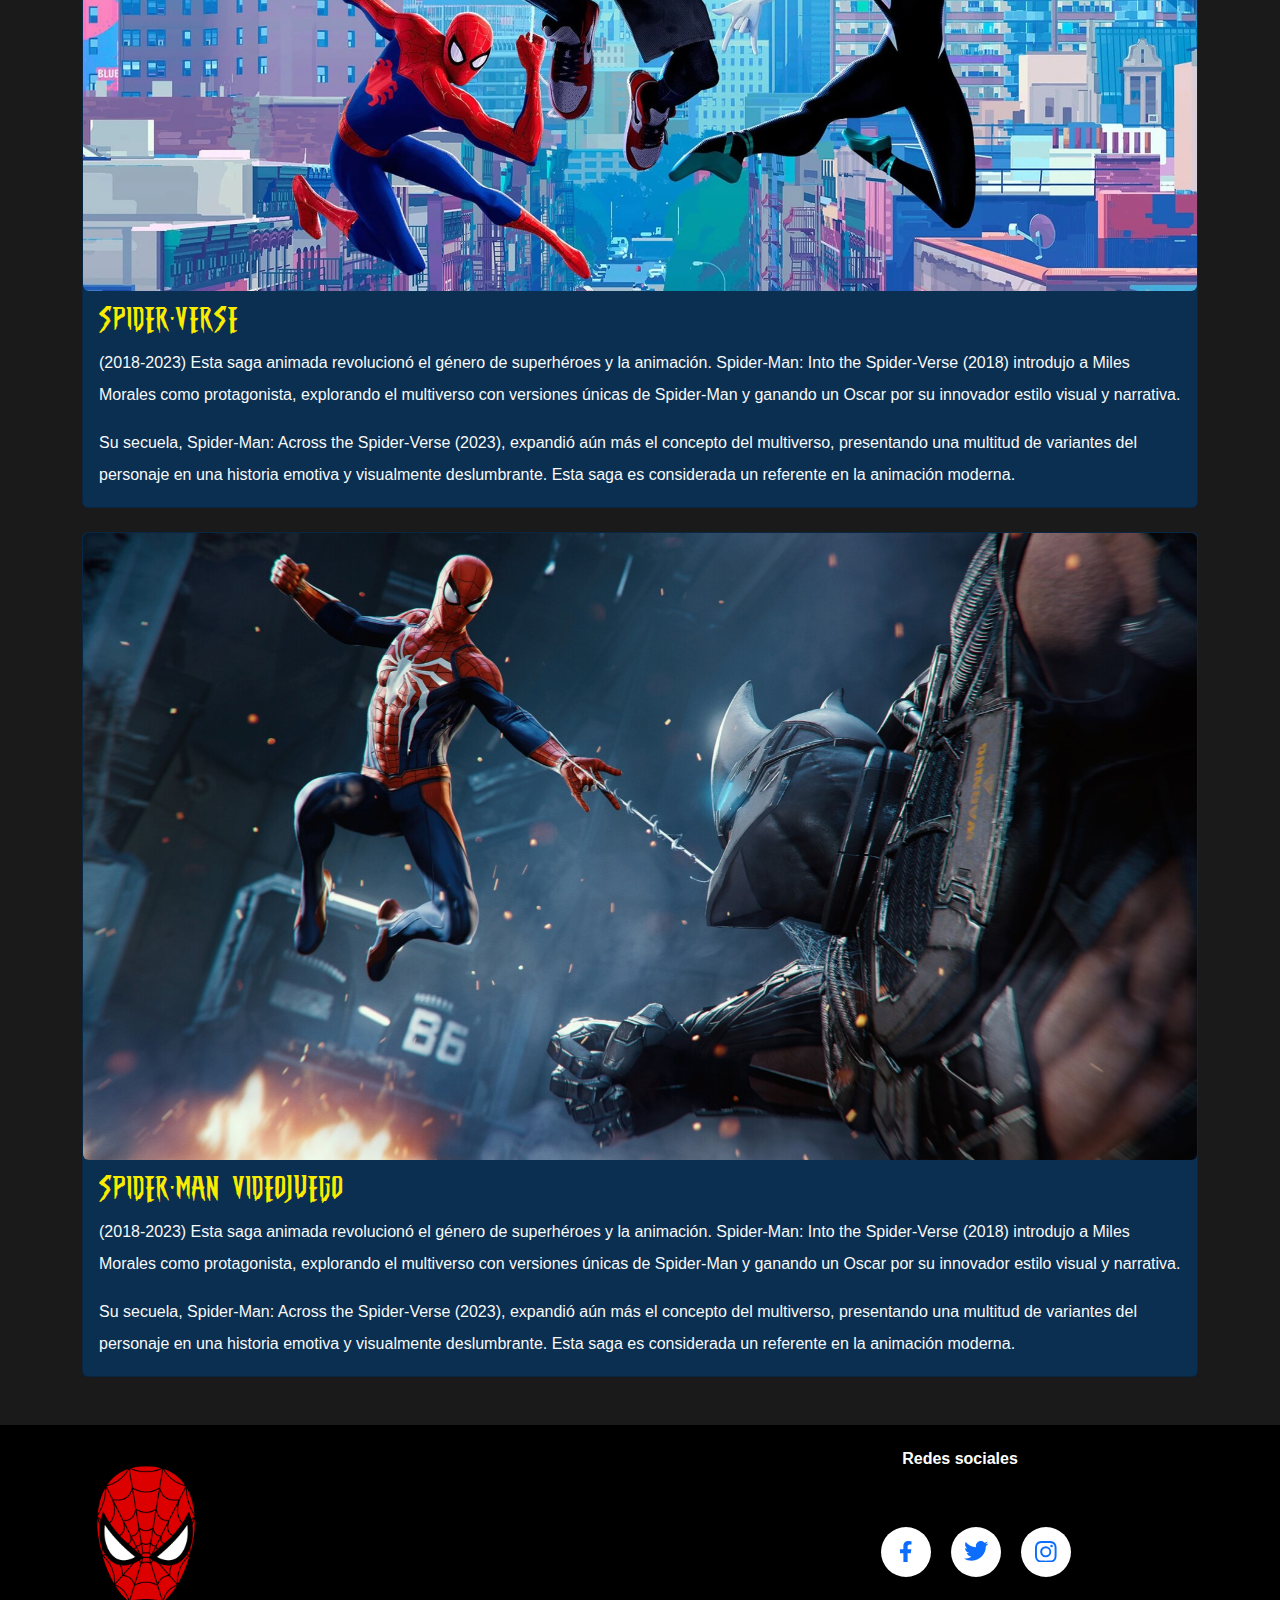
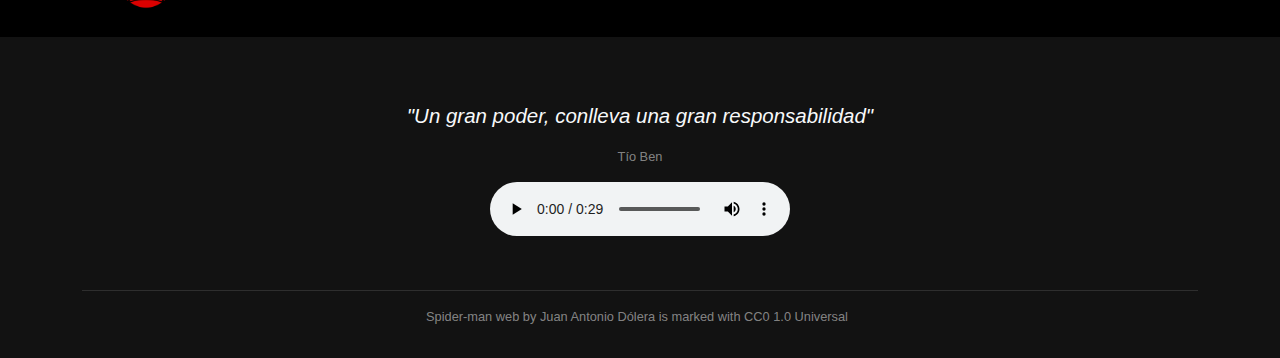
==== commit 34dd820d: "sawodif" ====
--- a/multimedia/index.html
+++ b/multimedia/index.html
@@ -46,7 +46,7 @@
                         <a class="nav-link dropdown-toggle" data-bs-toggle="dropdown" id="navbardrop"><i class="fi fi-rr-users-class"></i>&nbsp;&nbsp;Personajes</a>
                         <div class="dropdown-menu">
                             <a class="dropdown-item" href="./amigos.html"><img width="25" src="https://img.icons8.com/ios/50/spiderman-new.png" alt="spiderman-new"/> Amigos de Peter Parker</a>
-                            <a class="dropdown-item" href="#"><img width="25" src="./assets/icons/ggoblin.png" alt="green-goblin"> Villanos</a>
+                            <a class="dropdown-item" href="./enemigos.html"><img width="25" src="./assets/icons/ggoblin.png" alt="green-goblin"> Villanos</a>
                         </div>
                     </li>
                     <li class="nav-item">
@@ -164,6 +164,19 @@
                         <img src="./assets/images/index/pelis4.webp" class="card-img-top rounded" alt="Spider-Verse">
                         <div class="card-body">
                             <h5 class="card-title adaptaciones-titulo">SPIDER-VERSE</h5>
+                            <p class="card-text inter2">(2018-2023) Esta saga animada revolucionó el género de superhéroes y la animación. Spider-Man: Into the Spider-Verse (2018) introdujo a 
+                            Miles Morales como protagonista, explorando el multiverso con versiones únicas de Spider-Man y ganando un Oscar por su innovador estilo visual y narrativa.</p>
+                            <p class="card-text inter2">Su secuela, Spider-Man: Across the Spider-Verse (2023), expandió aún más el concepto del multiverso, presentando una multitud de variantes del personaje 
+                            en una historia emotiva y visualmente deslumbrante. Esta saga es considerada un referente en la animación moderna.</p>
+                        </div>
+                    </div>
+                </div>
+                <!-- Tarjeta 8 -->
+                <div class="prueba">
+                    <div class="card bgcards1 text-light">
+                        <img src="./assets/images/index/videojuego.jpg" class="card-img-top rounded" alt="Spider-Man Videojuego">
+                        <div class="card-body">
+                            <h5 class="card-title adaptaciones-titulo">SPIDER-MAN VIDEOJUEGO</h5>
                             <p class="card-text inter2">(2018-2023) Esta saga animada revolucionó el género de superhéroes y la animación. Spider-Man: Into the Spider-Verse (2018) introdujo a 
                             Miles Morales como protagonista, explorando el multiverso con versiones únicas de Spider-Man y ganando un Oscar por su innovador estilo visual y narrativa.</p>
                             <p class="card-text inter2">Su secuela, Spider-Man: Across the Spider-Verse (2023), expandió aún más el concepto del multiverso, presentando una multitud de variantes del personaje 
